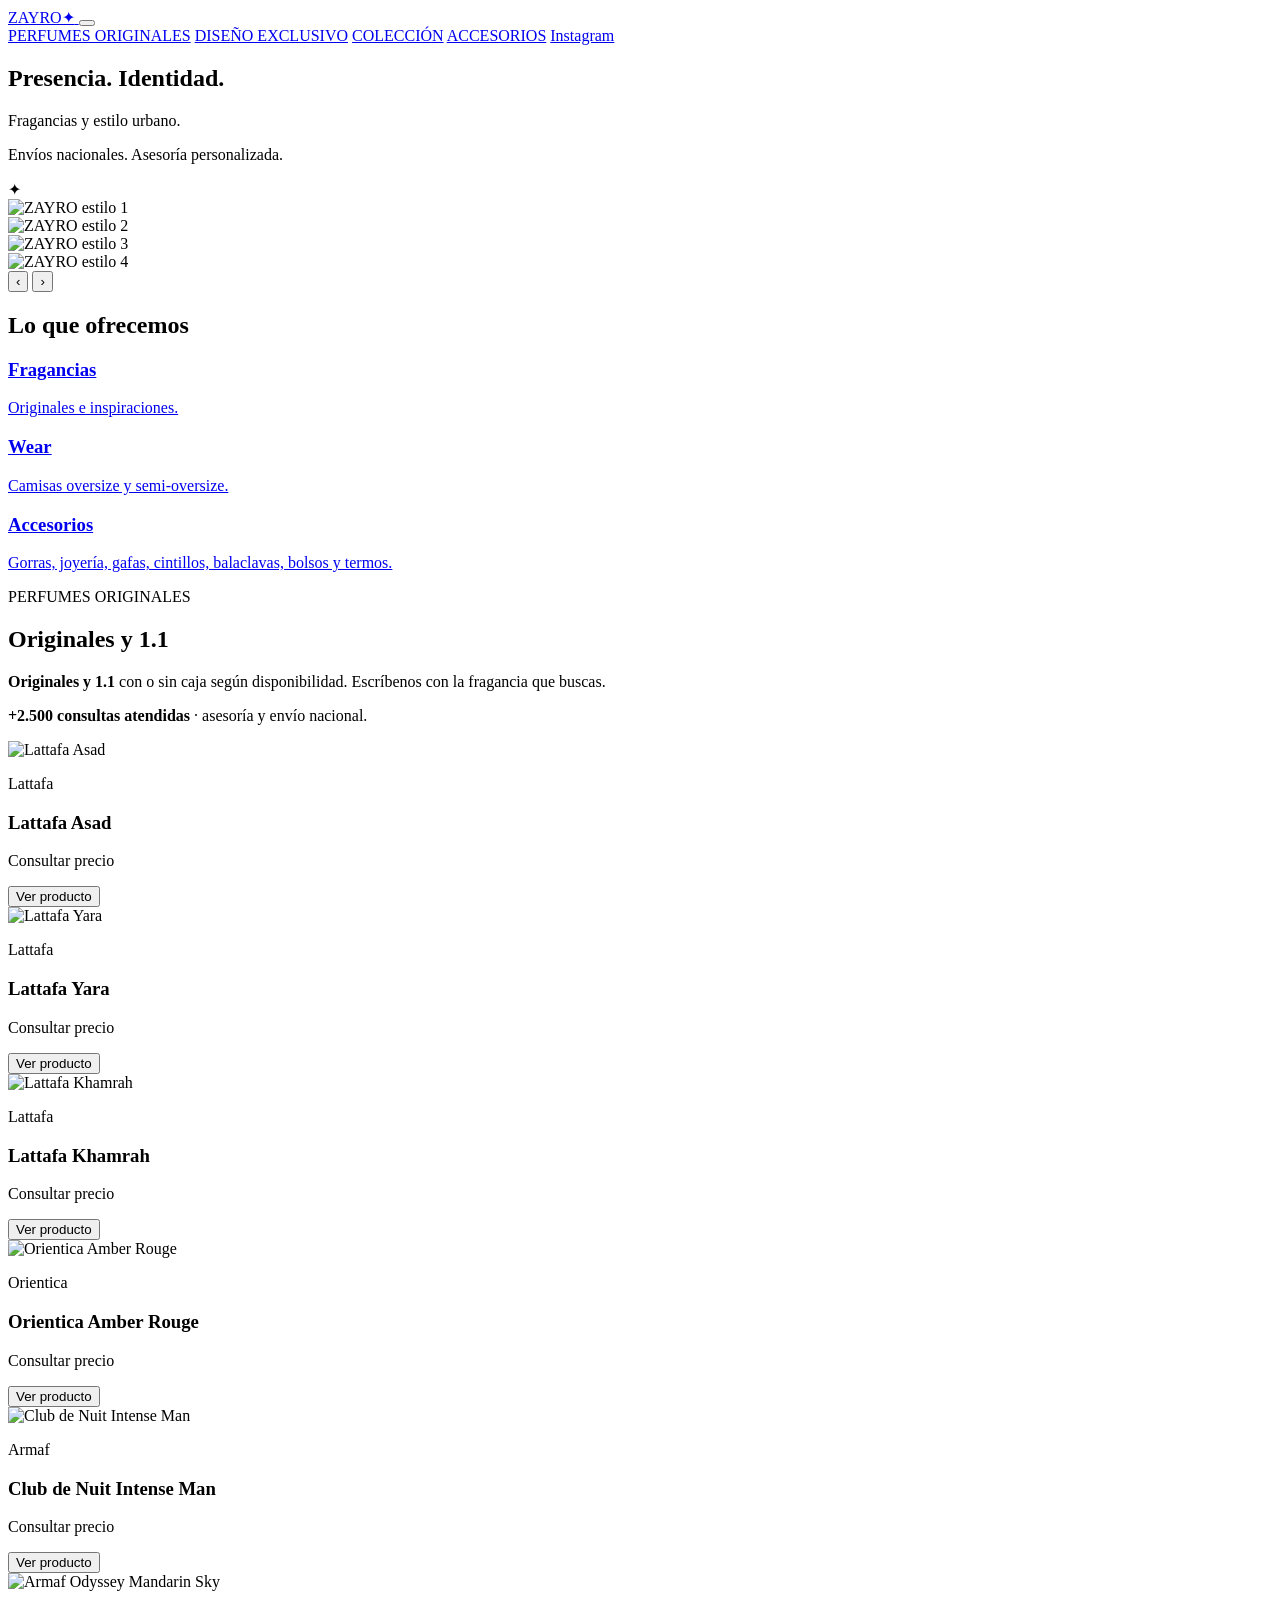
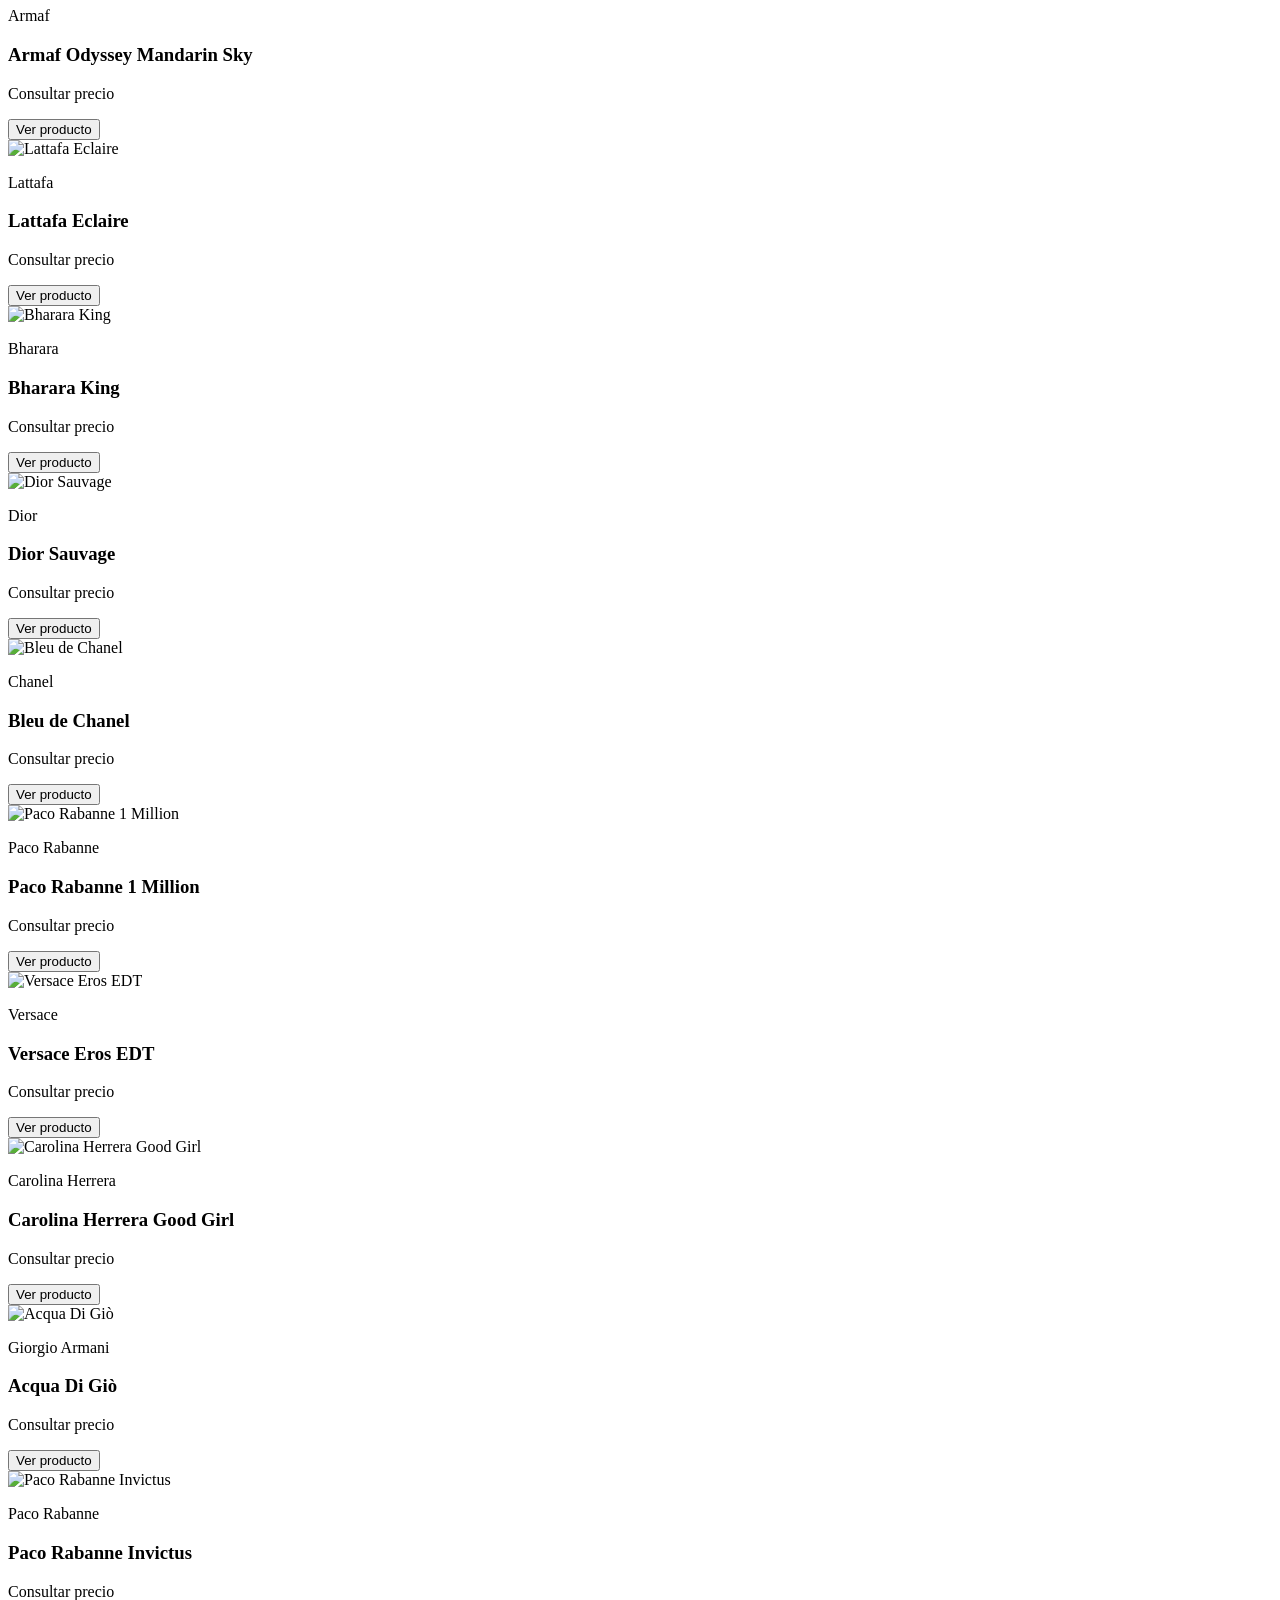
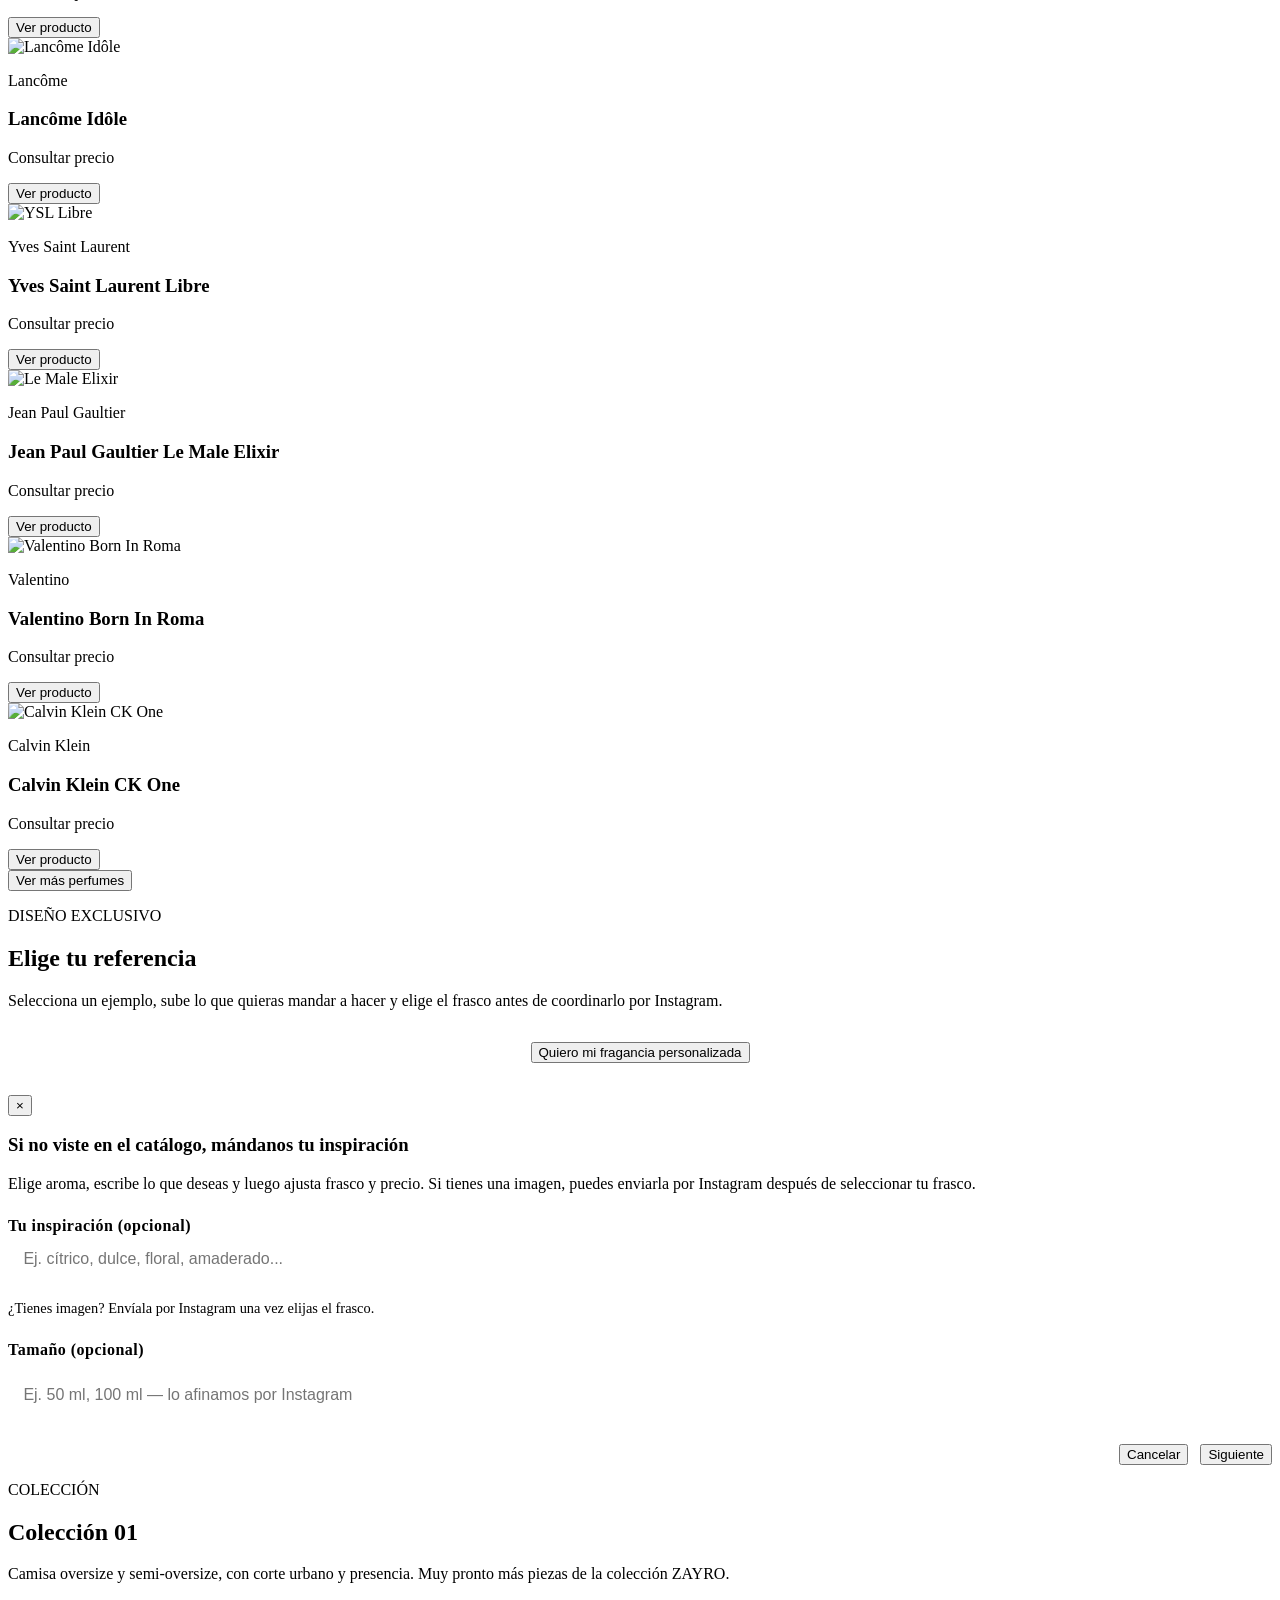
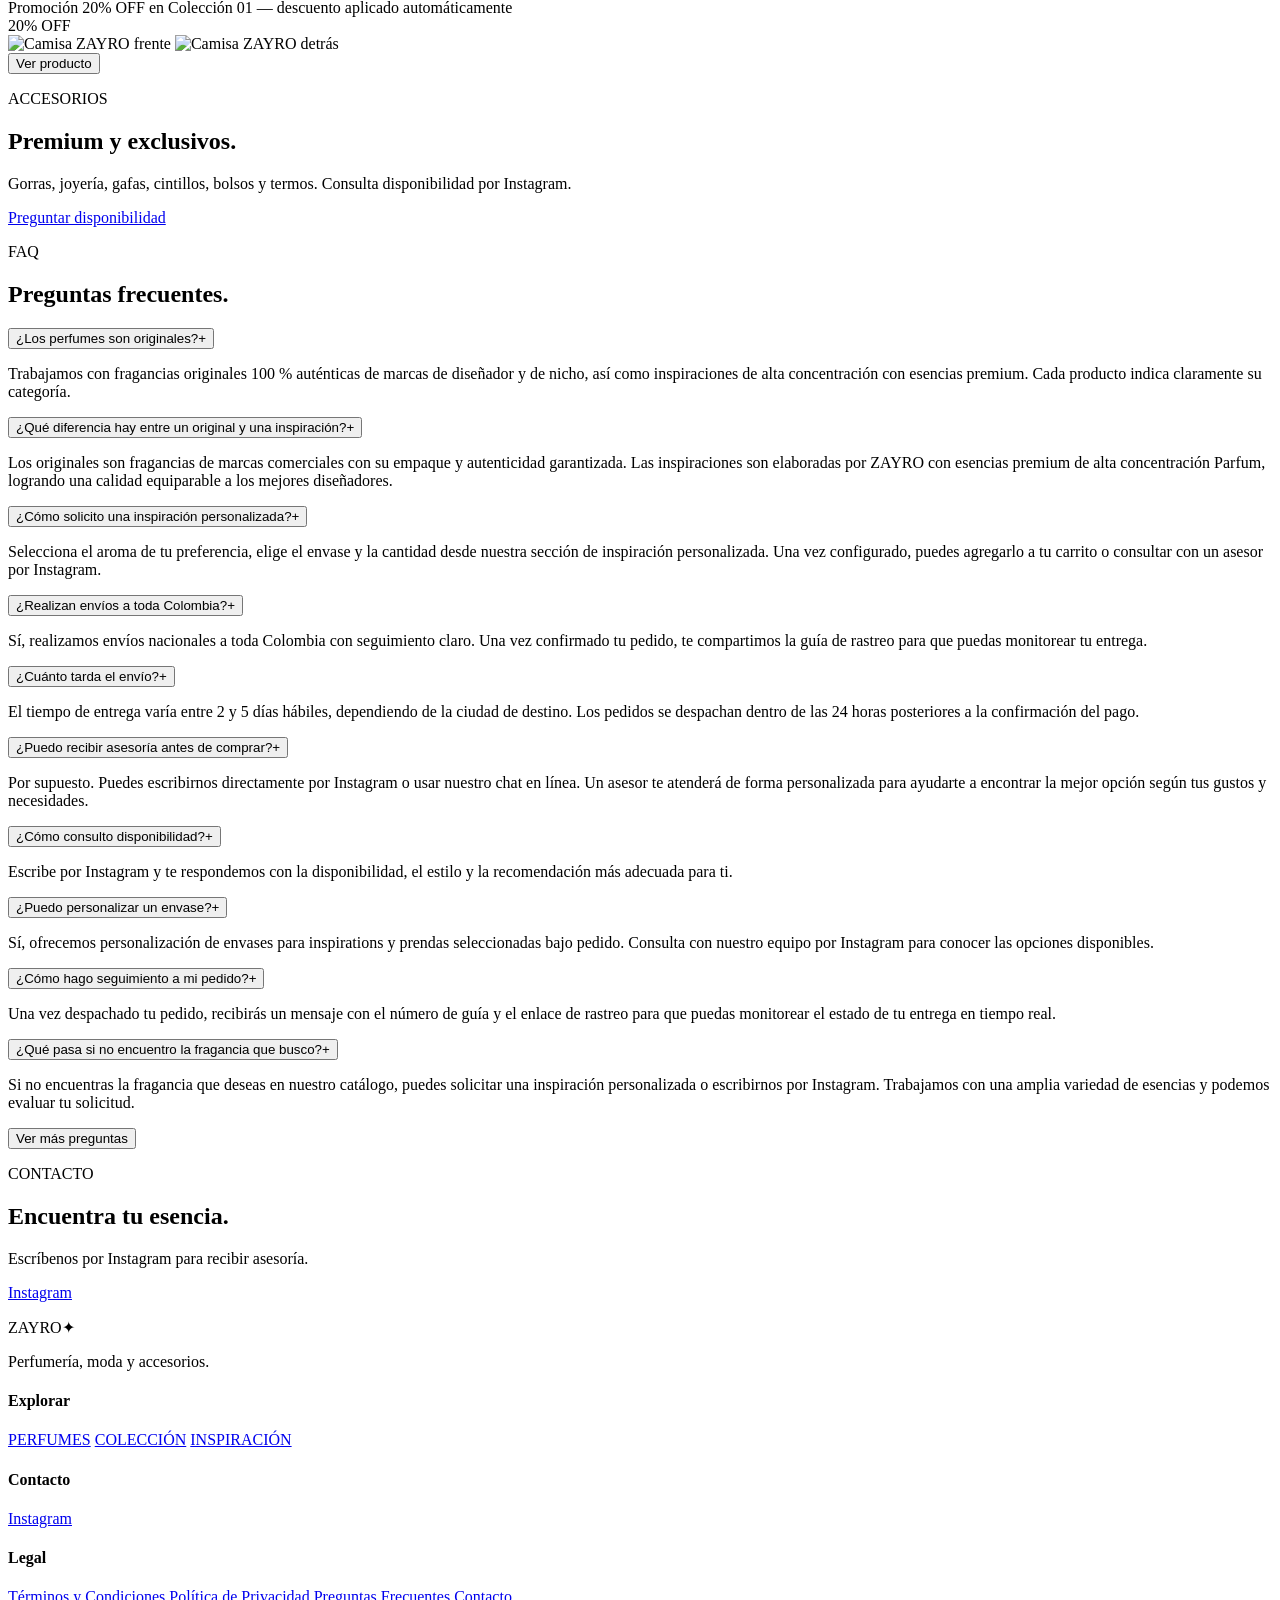
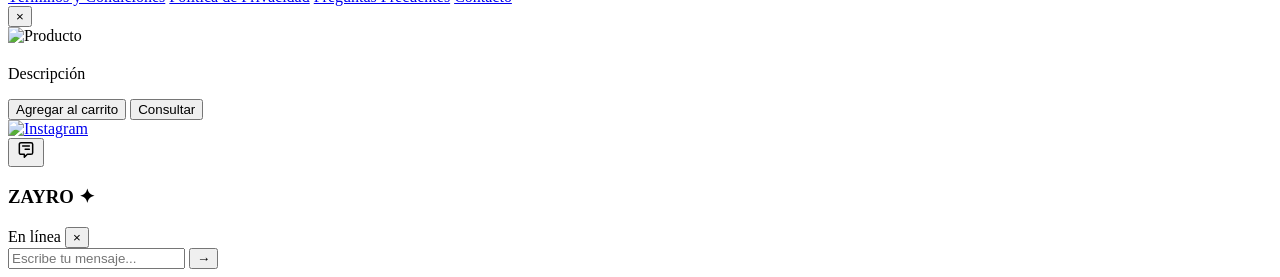
==== index.html @ f0283ce2 "Instagram-first business cleanup and repo polish" ====
<!DOCTYPE html>
<html lang="es">
  <head>
    <meta charset="UTF-8" />
    <meta name="viewport" content="width=device-width, initial-scale=1.0" />
    <meta name="description" content="ZAYRO — perfumería, moda y accesorios con una propuesta urbana, cruda y premium. Fragancias originales e inspiraciones." />
    <meta name="keywords" content="perfumes, zayro, fragancias, colombia, moda, inspiraciones" />
    <meta name="theme-color" content="#0b0b0a" />
    <title>ZAYRO✦ | Perfumes y estilo urbano</title>
    <link rel="preconnect" href="https://fonts.googleapis.com" />
    <link rel="preconnect" href="https://fonts.gstatic.com" crossorigin />
    <link href="https://fonts.googleapis.com/css2?family=Anton&family=Inter:wght@400;500;600;700;800&display=swap" rel="stylesheet" />
    <link rel="stylesheet" href="styles.css" />
  </head>
  <body>
    <header class="site-header" id="top">
      <a class="brand" href="#top" aria-label="ZAYRO inicio">
        <span>ZAYRO✦</span>
      </a>
      <button class="nav-toggle" aria-label="Abrir menú" aria-expanded="false" aria-controls="site-nav">
        <span></span>
        <span></span>
        <span></span>
      </button>
      <nav class="site-nav" id="site-nav" aria-label="Navegación principal">
        <a href="#catalogo">PERFUMES ORIGINALES</a>
        <a href="#inspiracion">DISEÑO EXCLUSIVO</a>
        <a href="#featured">COLECCIÓN</a>
        <a href="#accesorios">ACCESORIOS</a>
        <a class="nav-cta" href="https://www.instagram.com/zayro_lifestyle/" target="_blank" rel="noreferrer">Instagram</a>
      </nav>
    </header>

    <main>
      <!-- HERO -->
      <section class="hero section section--dark">
        <div class="hero__content reveal">
          <h1>Presencia. Identidad.</h1>
          <p class="hero__copy">
            Fragancias y estilo urbano.
          </p>
          <p class="hero__note reveal">Envíos nacionales. Asesoría personalizada.</p>
        </div>
        <div class="hero__visual reveal">
          <div class="hero__image-wrap">
            <div class="hero__star" aria-hidden="true">✦</div>
            <div class="hero-carousel" data-autoplay="4500" aria-roledescription="carousel">
              <div class="carousel__slides">
                <div class="carousel__slide active">
                  <img src="assets/coleccion-1/IMAGENES-INDIVIDUAL/MUJER-TOMA-1.png" alt="ZAYRO estilo 1" loading="eager" />
                </div>
                <div class="carousel__slide">
                  <img src="assets/coleccion-1/IMAGENES-INDIVIDUAL/MUJER-TOMA-2-.png" alt="ZAYRO estilo 2" loading="lazy" />
                </div>
                <div class="carousel__slide">
                  <img src="assets/coleccion-1/IMAGENES-INDIVIDUAL/TOMA-1-HOMBRE.png" alt="ZAYRO estilo 3" loading="lazy" />
                </div>
                <div class="carousel__slide">
                  <img src="assets/coleccion-1/IMAGENES-INDIVIDUAL/TOMA-2-HOMBRE.png" alt="ZAYRO estilo 4" loading="lazy" />
                </div>
              </div>
              <div class="carousel__nav">
                <button class="carousel__prev" aria-label="Anterior">‹</button>
                <button class="carousel__next" aria-label="Siguiente">›</button>
              </div>
            </div>
          </div>
        </div>
      </section>



      <!-- FRAGANCIAS -->
      <section class="section section--dark" id="essence">
        <div class="section__heading reveal">
          <h2>Lo que ofrecemos</h2>
        </div>
        <div class="category-grid">
          <a class="card card--large card--category reveal" href="#catalogo" aria-label="Ir a perfumería" style="--bg-image: url('assets/catalog-images/Lattafa Asad.png'); --hover-bg-image: url('assets/catalog-images/Lattafa Yara.png');">
            <div class="card__media"></div>
            <div class="card__content card__content--overlay">
              <h3>Fragancias</h3>
              <p>Originales e inspiraciones.</p>
            </div>
          </a>
          <a class="card card--large card--category reveal" href="#featured" aria-label="Ir a wear" style="--bg-image: url('assets/coleccion-1/IMAGENES-INDIVIDUAL/MUJER-TOMA-1.png'); --hover-bg-image: url('assets/coleccion-1/IMAGENES-INDIVIDUAL/MUJER-TOMA-2-.png');">
            <div class="card__media"></div>
            <div class="card__content card__content--overlay">
              <h3>Wear</h3>
              <p>Camisas oversize y semi-oversize.</p>
            </div>
          </a>
          <a class="card card--large card--category reveal" href="#accesorios" aria-label="Ir a accesorios" style="--bg-image: url('assets/acesorios/acesorios.png'); --hover-bg-image: url('assets/acesorios/acesorios.png');">
            <div class="card__media"></div>
            <div class="card__content card__content--overlay">
              <h3>Accesorios</h3>
              <p>Gorras, joyería, gafas, cintillos, balaclavas, bolsos y termos.</p>
            </div>
          </a>
        </div>
      </section>

      <section class="section section--light" id="catalogo">
        <div class="section__heading reveal">
          <p class="eyebrow eyebrow--dark">PERFUMES ORIGINALES</p>
          <h2>Originales y 1.1</h2>
        </div>
        <div class="catalog-note reveal">
          <strong>Originales y 1.1</strong> con o sin caja según disponibilidad. Escríbenos con la fragancia que buscas.
        </div>
        <div class="conversion-banner reveal">
          <p><strong>+2.500 consultas atendidas</strong> · asesoría y envío nacional.</p>
        </div>
        <div class="catalog-grid-wrap collapsed" id="catalog-grid-wrap">
          <div class="catalog-grid reveal">
          <article class="product-card product-card--catalog" data-product-id="lattafa-asad">
            <div class="product-card__media">
              <img src="assets/catalog-images/Lattafa Asad.png" alt="Lattafa Asad" loading="lazy" />
            </div>
            <div class="product-card__body">
              <p class="card__label">Lattafa</p>
              <h3>Lattafa Asad</h3>
              <p class="product-price">Consultar precio</p>
              <button class="button product-cta">Ver producto</button>
            </div>
          </article>
          <article class="product-card product-card--catalog" data-product-id="lattafa-yara">
            <div class="product-card__media">
              <img src="assets/catalog-images/Lattafa Yara.png" alt="Lattafa Yara" loading="lazy" />
            </div>
            <div class="product-card__body">
              <p class="card__label">Lattafa</p>
              <h3>Lattafa Yara</h3>
              <p class="product-price">Consultar precio</p>
              <button class="button product-cta">Ver producto</button>
            </div>
          </article>
          <article class="product-card product-card--catalog" data-product-id="lattafa-khamrah">
            <div class="product-card__media">
              <img src="assets/catalog-images/Lattafa Khamrah.png" alt="Lattafa Khamrah" loading="lazy" />
            </div>
            <div class="product-card__body">
              <p class="card__label">Lattafa</p>
              <h3>Lattafa Khamrah</h3>
              <p class="product-price">Consultar precio</p>
              <button class="button product-cta">Ver producto</button>
            </div>
          </article>
          <article class="product-card product-card--catalog" data-product-id="orientica-amber-rouge">
            <div class="product-card__media">
              <img src="assets/catalog-images/Orientica Amber Rouge.png" alt="Orientica Amber Rouge" loading="lazy" />
            </div>
            <div class="product-card__body">
              <p class="card__label">Orientica</p>
              <h3>Orientica Amber Rouge</h3>
              <p class="product-price">Consultar precio</p>
              <button class="button product-cta">Ver producto</button>
            </div>
          </article>
          <article class="product-card product-card--catalog" data-product-id="club-de-nuit-intense-man">
            <div class="product-card__media">
              <img src="assets/catalog-images/Club de Nuit Intense Man.png" alt="Club de Nuit Intense Man" loading="lazy" />
            </div>
            <div class="product-card__body">
              <p class="card__label">Armaf</p>
              <h3>Club de Nuit Intense Man</h3>
              <p class="product-price">Consultar precio</p>
              <button class="button product-cta">Ver producto</button>
            </div>
          </article>
        </div>
        <div class="catalog-grid reveal">
          <article class="product-card product-card--catalog" data-product-id="armaf-odyssey-mandarin-sky">
            <div class="product-card__media"><img src="assets/catalog-images/Armaf Odyssey Mandarin Sky.png" alt="Armaf Odyssey Mandarin Sky" loading="lazy" /></div>
            <div class="product-card__body"><p class="card__label">Armaf</p><h3>Armaf Odyssey Mandarin Sky</h3><p class="product-price">Consultar precio</p><button class="button product-cta">Ver producto</button></div>
          </article>
          <article class="product-card product-card--catalog" data-product-id="lattafa-eclaire">
            <div class="product-card__media"><img src="assets/catalog-images/Lattafa Eclaire.png" alt="Lattafa Eclaire" loading="lazy" /></div>
            <div class="product-card__body"><p class="card__label">Lattafa</p><h3>Lattafa Eclaire</h3><p class="product-price">Consultar precio</p><button class="button product-cta">Ver producto</button></div>
          </article>
          <article class="product-card product-card--catalog" data-product-id="bharara-king">
            <div class="product-card__media"><img src="assets/catalog-images/Bharara King.png" alt="Bharara King" loading="lazy" /></div>
            <div class="product-card__body"><p class="card__label">Bharara</p><h3>Bharara King</h3><p class="product-price">Consultar precio</p><button class="button product-cta">Ver producto</button></div>
          </article>
          <article class="product-card product-card--catalog" data-product-id="dior-sauvage">
            <div class="product-card__media"><img src="assets/catalog-images/Dior Sauvage.png" alt="Dior Sauvage" loading="lazy" /></div>
            <div class="product-card__body"><p class="card__label">Dior</p><h3>Dior Sauvage</h3><p class="product-price">Consultar precio</p><button class="button product-cta">Ver producto</button></div>
          </article>
          <article class="product-card product-card--catalog" data-product-id="bleu-de-chanel">
            <div class="product-card__media"><img src="assets/catalog-images/Bleu de Chanel.png" alt="Bleu de Chanel" loading="lazy" /></div>
            <div class="product-card__body"><p class="card__label">Chanel</p><h3>Bleu de Chanel</h3><p class="product-price">Consultar precio</p><button class="button product-cta">Ver producto</button></div>
          </article>
        </div>
        <div class="catalog-grid reveal">
          <article class="product-card product-card--catalog" data-product-id="paco-rabanne-1-million">
            <div class="product-card__media"><img src="assets/catalog-images/Paco Rabanne 1 Million.png" alt="Paco Rabanne 1 Million" loading="lazy" /></div>
            <div class="product-card__body"><p class="card__label">Paco Rabanne</p><h3>Paco Rabanne 1 Million</h3><p class="product-price">Consultar precio</p><button class="button product-cta">Ver producto</button></div>
          </article>
          <article class="product-card product-card--catalog" data-product-id="versace-eros-edt">
            <div class="product-card__media"><img src="assets/catalog-images/versace eros edt.png" alt="Versace Eros EDT" loading="lazy" /></div>
            <div class="product-card__body"><p class="card__label">Versace</p><h3>Versace Eros EDT</h3><p class="product-price">Consultar precio</p><button class="button product-cta">Ver producto</button></div>
          </article>
          <article class="product-card product-card--catalog" data-product-id="carolina-herrera-good-girl">
            <div class="product-card__media"><img src="assets/catalog-images/Carolina Herrera Good Girl.png" alt="Carolina Herrera Good Girl" loading="lazy" /></div>
            <div class="product-card__body"><p class="card__label">Carolina Herrera</p><h3>Carolina Herrera Good Girl</h3><p class="product-price">Consultar precio</p><button class="button product-cta">Ver producto</button></div>
          </article>
          <article class="product-card product-card--catalog" data-product-id="acqua-di-gio">
            <div class="product-card__media"><img src="assets/catalog-images/Acqua Di Giò.png" alt="Acqua Di Giò" loading="lazy" /></div>
            <div class="product-card__body"><p class="card__label">Giorgio Armani</p><h3>Acqua Di Giò</h3><p class="product-price">Consultar precio</p><button class="button product-cta">Ver producto</button></div>
          </article>
          <article class="product-card product-card--catalog" data-product-id="paco-rabanne-invictus">
            <div class="product-card__media"><img src="assets/catalog-images/Paco Rabanne Invictus.png" alt="Paco Rabanne Invictus" loading="lazy" /></div>
            <div class="product-card__body"><p class="card__label">Paco Rabanne</p><h3>Paco Rabanne Invictus</h3><p class="product-price">Consultar precio</p><button class="button product-cta">Ver producto</button></div>
          </article>
        </div>
        <div class="catalog-grid reveal">
          <article class="product-card product-card--catalog" data-product-id="lancome-idole">
            <div class="product-card__media"><img src="assets/catalog-images/Lancôme Idôle.png" alt="Lancôme Idôle" loading="lazy" /></div>
            <div class="product-card__body"><p class="card__label">Lancôme</p><h3>Lancôme Idôle</h3><p class="product-price">Consultar precio</p><button class="button product-cta">Ver producto</button></div>
          </article>
          <article class="product-card product-card--catalog" data-product-id="ysl-libre">
            <div class="product-card__media"><img src="assets/catalog-images/Yves Saint Laurent Libre.png" alt="YSL Libre" loading="lazy" /></div>
            <div class="product-card__body"><p class="card__label">Yves Saint Laurent</p><h3>Yves Saint Laurent Libre</h3><p class="product-price">Consultar precio</p><button class="button product-cta">Ver producto</button></div>
          </article>
          <article class="product-card product-card--catalog" data-product-id="jean-paul-gaultier-le-male-elixir">
            <div class="product-card__media"><img src="assets/catalog-images/Jean Paul Gaultier Le Male Elixir.png" alt="Le Male Elixir" loading="lazy" /></div>
            <div class="product-card__body"><p class="card__label">Jean Paul Gaultier</p><h3>Jean Paul Gaultier Le Male Elixir</h3><p class="product-price">Consultar precio</p><button class="button product-cta">Ver producto</button></div>
          </article>
          <article class="product-card product-card--catalog" data-product-id="valentino-born-in-roma">
            <div class="product-card__media"><img src="assets/catalog-images/Valentino Born In Roma.png" alt="Valentino Born In Roma" loading="lazy" /></div>
            <div class="product-card__body"><p class="card__label">Valentino</p><h3>Valentino Born In Roma</h3><p class="product-price">Consultar precio</p><button class="button product-cta">Ver producto</button></div>
          </article>
          <article class="product-card product-card--catalog" data-product-id="calvin-klein-ck-one">
            <div class="product-card__media"><img src="assets/catalog-images/Calvin Klein CK One.png" alt="Calvin Klein CK One" loading="lazy" /></div>
            <div class="product-card__body"><p class="card__label">Calvin Klein</p><h3>Calvin Klein CK One</h3><p class="product-price">Consultar precio</p><button class="button product-cta">Ver producto</button></div>
          </article>
        </div>
        <div class="catalog-actions reveal">
          <button class="button button--ghost" id="catalog-toggle-btn" type="button" aria-expanded="false" aria-controls="catalog-grid-wrap">
            <span class="catalog-toggle-label">Ver más perfumes</span>
          </button>
        </div>
      </section>

      <!-- DISEÑO EXCLUSIVO -->
      <section class="section section--light" id="inspiracion">
        <div class="section__heading reveal">
          <p class="eyebrow">DISEÑO EXCLUSIVO</p>
          <h2>Elige tu referencia</h2>
          <p>Selecciona un ejemplo, sube lo que quieras mandar a hacer y elige el frasco antes de coordinarlo por Instagram.</p>
        </div>
        <div class="inspiracion-landing-hook reveal">
          <div class="inspiracion-landing-grid" id="inspiracion-landing-grid"></div>
        </div>
        <button class="button button--primary button--large reveal" id="btn-inspiracion" style="margin: 2rem auto; display: block;">
          Quiero mi fragancia personalizada
        </button>

        <div class="modal modal--inspiracion" id="modal-inspiracion" aria-label="Configurar inspiración personalizada">
          <div class="modal-content modal-content--inspiracion">
            <button class="modal-close" id="modal-inspiracion-close" aria-label="Cerrar">&times;</button>
            <div class="inspiracion-step" id="step-detalle" data-step="1">
              <h3>Si no viste en el catálogo, mándanos tu inspiración</h3>
              <p class="step-description">Elige aroma, escribe lo que deseas y luego ajusta frasco y precio. Si tienes una imagen, puedes enviarla por Instagram después de seleccionar tu frasco.</p>
              <div class="aroma-grid" id="inspiracion-aroma-grid"></div>
              <label for="inspiracion-text" style="display: block; margin-top: 1.5rem; font-weight: 700; letter-spacing: 0.03em;">Tu inspiración (opcional)</label>
              <input list="inspiracion-presets" type="text" id="inspiracion-text" placeholder="Ej. cítrico, dulce, floral, amaderado..." style="width: 100%; padding: 0.9rem; border: 1px solid rgba(255,255,255,0.12); border-radius: 12px; background: rgba(255,255,255,0.06); color: white; font-size: 1rem;" />
              <datalist id="inspiracion-presets"></datalist>
              <p style="margin:1rem 0 0;color:var(--zayro-mist);font-size:0.9rem;">¿Tienes imagen? Envíala por Instagram una vez elijas el frasco.</p>
              <label for="inspiracion-size" style="display: block; margin-top: 1.5rem; font-weight: 700; letter-spacing: 0.03em;">Tamaño (opcional)</label>
              <input type="text" id="inspiracion-size" placeholder="Ej. 50 ml, 100 ml — lo afinamos por Instagram" style="width: 100%; padding: 0.9rem; border: 1px solid rgba(255,255,255,0.12); border-radius: 12px; background: rgba(255,255,255,0.06); color: white; font-size: 1rem; margin-top: 0.75rem;" />
              <div class="modal-actions" style="margin-top: 1.5rem; display:flex; justify-content:flex-end; gap:0.75rem;">
                <button class="button button--ghost" type="button" onclick="closeInspirationModal()">Cancelar</button>
                <button class="button button--primary" type="button" id="btn-detalle-next">Siguiente</button>
              </div>
            </div>

            <div class="inspiracion-step" id="step-frascos" data-step="2" style="display:none;">
              <h3>Elige el frasco donde almacenarla</h3>
              <div class="frasco-gallery" id="frasco-grid"></div>
              <div class="price-selector" id="frasco-price-options" style="margin-top: 1rem;"></div>
              <div class="modal-actions" style="margin-top: 1.5rem; display:flex; justify-content:space-between; gap:0.75rem;">
                <button class="button button--ghost" type="button" id="btn-back-frascos">← Volver</button>
                <button class="button button--primary" type="button" id="btn-frasco-next" disabled>Siguiente</button>
              </div>
            </div>

            <div class="inspiracion-step" id="step-confirmacion" data-step="3" style="display:none;">
              <h3>Coordínalo por Instagram</h3>
              <div class="resumen-inspiracion">
                <div class="resumen-item"><strong>Frasco</strong><span id="resumen-frasco">-</span></div>
                <div class="resumen-item"><strong>Precio</strong><span id="resumen-precio">-</span></div>
              </div>
              <div class="modal-actions" style="margin-top: 1.5rem; display:flex; justify-content:space-between; gap:0.75rem;">
                <button class="button button--ghost" type="button" id="btn-back-confirmacion">← Volver</button>
                <button class="button button--primary" type="button" id="btn-add-inspiracion-cart">Agregar al carrito</button>
              </div>
              <button class="button button--primary button--large" type="button" id="btn-send-inspiracion" style="width: 100%; margin-top: 1rem;">Enviar por Instagram</button>
            </div>
          </div>
        </div>
      </section>

      <section class="section section--dark" id="featured">
        <div class="section__heading reveal">
          <p class="eyebrow">COLECCIÓN</p>
          <h2>Colección 01</h2>
          <p class="featured-note">Camisa oversize y semi-oversize, con corte urbano y presencia. Muy pronto más piezas de la colección ZAYRO.</p>
          <div class="featured-promo">Promoción 20% OFF en Colección 01 — descuento aplicado automáticamente</div>
        </div>
        <div class="product-grid">
          <article class="product-card product-card--catalog reveal" data-product-id="zayro-camisa-coleccion">
            <div class="product-card__media">
              <div class="product-card__badge">20% OFF</div>
              <img class="product-image product-image--front" src="assets/coleccion-1/CAMISA-DE-FRENTE.png" alt="Camisa ZAYRO frente" loading="lazy" />
              <img class="product-image product-image--back" src="assets/coleccion-1/CAMISA-TOMA-TRASERA.png" alt="Camisa ZAYRO detrás" loading="lazy" />
            </div>
            <div class="product-card__body">
              <button class="button product-cta" type="button">Ver producto</button>
            </div>
          </article>
        </div>
      </section>

      <!-- ACCESORIOS -->
      <section class="section section--light" id="accesorios">
        <div class="section__heading reveal">
          <p class="eyebrow eyebrow--dark">ACCESORIOS</p>
          <h2>Premium y exclusivos.</h2>
        </div>
        <div class="accessories-hero reveal">
          <div class="accessories-images">
            <div class="accessories-image" style="background-image: url('assets/acesorios/acesorios.png');"></div>
            <div class="accessories-image" style="background-image: url('assets/acesorios/todo.png');"></div>
          </div>
          <div class="accessories-copy">
            <p>Gorras, joyería, gafas, cintillos, bolsos y termos. Consulta disponibilidad por Instagram.</p>
            <div class="accessories-actions">
              <a class="button button--primary" href="https://www.instagram.com/zayro_lifestyle/" target="_blank" rel="noreferrer">Preguntar disponibilidad</a>
            </div>
          </div>
        </div>
      </section>

      <!-- FAQ -->
      <section class="section section--light" id="faq">
        <div class="section__heading reveal">
          <p class="eyebrow eyebrow--dark">FAQ</p>
          <h2>Preguntas frecuentes.</h2>
        </div>
        <div class="faq-list collapsed">
          <article class="faq-item reveal">
            <button class="faq-question" aria-expanded="false">¿Los perfumes son originales?<span>+</span></button>
            <div class="faq-answer"><p>Trabajamos con fragancias originales 100 % auténticas de marcas de diseñador y de nicho, así como inspiraciones de alta concentración con esencias premium. Cada producto indica claramente su categoría.</p></div>
          </article>
          <article class="faq-item reveal">
            <button class="faq-question" aria-expanded="false">¿Qué diferencia hay entre un original y una inspiración?<span>+</span></button>
            <div class="faq-answer"><p>Los originales son fragancias de marcas comerciales con su empaque y autenticidad garantizada. Las inspiraciones son elaboradas por ZAYRO con esencias premium de alta concentración Parfum, logrando una calidad equiparable a los mejores diseñadores.</p></div>
          </article>
          <article class="faq-item reveal">
            <button class="faq-question" aria-expanded="false">¿Cómo solicito una inspiración personalizada?<span>+</span></button>
            <div class="faq-answer"><p>Selecciona el aroma de tu preferencia, elige el envase y la cantidad desde nuestra sección de inspiración personalizada. Una vez configurado, puedes agregarlo a tu carrito o consultar con un asesor por Instagram.</p></div>
          </article>
          <article class="faq-item reveal">
            <button class="faq-question" aria-expanded="false">¿Realizan envíos a toda Colombia?<span>+</span></button>
            <div class="faq-answer"><p>Sí, realizamos envíos nacionales a toda Colombia con seguimiento claro. Una vez confirmado tu pedido, te compartimos la guía de rastreo para que puedas monitorear tu entrega.</p></div>
          </article>
          <article class="faq-item reveal">
            <button class="faq-question" aria-expanded="false">¿Cuánto tarda el envío?<span>+</span></button>
            <div class="faq-answer"><p>El tiempo de entrega varía entre 2 y 5 días hábiles, dependiendo de la ciudad de destino. Los pedidos se despachan dentro de las 24 horas posteriores a la confirmación del pago.</p></div>
          </article>
          <article class="faq-item reveal">
            <button class="faq-question" aria-expanded="false">¿Puedo recibir asesoría antes de comprar?<span>+</span></button>
            <div class="faq-answer"><p>Por supuesto. Puedes escribirnos directamente por Instagram o usar nuestro chat en línea. Un asesor te atenderá de forma personalizada para ayudarte a encontrar la mejor opción según tus gustos y necesidades.</p></div>
          </article>
          <article class="faq-item reveal">
            <button class="faq-question" aria-expanded="false">¿Cómo consulto disponibilidad?<span>+</span></button>
            <div class="faq-answer"><p>Escribe por Instagram y te respondemos con la disponibilidad, el estilo y la recomendación más adecuada para ti.</p></div>
          </article>
          <article class="faq-item reveal">
            <button class="faq-question" aria-expanded="false">¿Puedo personalizar un envase?<span>+</span></button>
            <div class="faq-answer"><p>Sí, ofrecemos personalización de envases para inspirations y prendas seleccionadas bajo pedido. Consulta con nuestro equipo por Instagram para conocer las opciones disponibles.</p></div>
          </article>
          <article class="faq-item reveal">
            <button class="faq-question" aria-expanded="false">¿Cómo hago seguimiento a mi pedido?<span>+</span></button>
            <div class="faq-answer"><p>Una vez despachado tu pedido, recibirás un mensaje con el número de guía y el enlace de rastreo para que puedas monitorear el estado de tu entrega en tiempo real.</p></div>
          </article>
          <article class="faq-item reveal">
            <button class="faq-question" aria-expanded="false">¿Qué pasa si no encuentro la fragancia que busco?<span>+</span></button>
            <div class="faq-answer"><p>Si no encuentras la fragancia que deseas en nuestro catálogo, puedes solicitar una inspiración personalizada o escribirnos por Instagram. Trabajamos con una amplia variedad de esencias y podemos evaluar tu solicitud.</p></div>
          </article>
        </div>
        <div class="faq-actions reveal">
          <button class="button button--ghost" id="faq-toggle-btn" type="button" aria-expanded="false">
            <span class="faq-toggle-label">Ver más preguntas</span>
          </button>
        </div>
      </section>

      <!-- CTA -->
      <section class="section section--cta" id="contact">
        <div class="cta-card reveal">
          <p class="eyebrow">CONTACTO</p>
          <h2>Encuentra tu esencia.</h2>
          <p>Escríbenos por Instagram para recibir asesoría.</p>
          <div class="hero__actions">
            <a class="button button--primary" href="https://www.instagram.com/zayro_lifestyle/" target="_blank" rel="noreferrer">Instagram</a>
          </div>
        </div>
      </section>
    </main>

    <footer class="site-footer">
      <div>
        <p class="footer-brand">ZAYRO✦</p>
        <p>Perfumería, moda y accesorios.</p>
      </div>
      <div>
        <h4>Explorar</h4>
        <a href="#catalogo">PERFUMES</a>
        <a href="#featured">COLECCIÓN</a>
        <a href="#inspiracion">INSPIRACIÓN</a>
      </div>
      <div>
        <h4>Contacto</h4>
        <a href="https://www.instagram.com/zayro_lifestyle/" target="_blank" rel="noreferrer">Instagram</a>
      </div>
      <div>
        <h4>Legal</h4>
        <a href="terminos.html">Términos y Condiciones</a>
        <a href="privacidad.html">Política de Privacidad</a>
        <a href="#faq">Preguntas Frecuentes</a>
        <a href="#contact">Contacto</a>
      </div>
    </footer>

    <!-- PRODUCT DETAIL SECTION (replaces modal) -->
    <section class="product-detail-section" id="product-detail-section" aria-label="Detalle del producto">
      <div class="product-detail-container">
        <button class="product-detail-close" id="product-detail-close" aria-label="Cerrar">&times;</button>
        <div class="product-detail-layout" id="product-detail-layout">
          <!-- Image gallery -->
          <div class="detail-gallery">
            <div class="detail-gallery-main" id="detail-gallery-main">
              <img id="detail-image-main" src="" alt="Producto" />
            </div>
            <div class="detail-gallery-thumbs" id="detail-gallery-thumbs"></div>
          </div>
          <!-- Product info -->
          <div class="detail-info">
            <p class="detail-brand" id="detail-brand"></p>
            <h2 id="detail-title"></h2>
            <p class="detail-price" id="detail-price"></p>
            <p class="detail-old-price" id="detail-old-price"></p>
            <p class="detail-status" id="detail-status"></p>
            <p class="detail-hint" id="detail-hint"></p>
            <div class="detail-variant" id="detail-variant" style="display:none;"></div>
            <div class="detail-section">
              <p class="detail-section-title">Descripción</p>
              <p id="detail-why"></p>
            </div>

            <div class="detail-actions">
              <button class="button button--primary" id="detail-add-cart" style="flex:1;">Agregar al carrito</button>
              <button class="button button--ghost" id="detail-contact-wa">Consultar</button>
            </div>
          </div>
        </div>
      </div>
    </section>

    <!-- Floating buttons -->
    <a class="floating-social floating-ig" href="https://www.instagram.com/zayro_lifestyle/" target="_blank" rel="noreferrer" aria-label="Instagram">
      <img src="assets/logo-sin-fondo/instagram.png" alt="Instagram" />
    </a>

    <!-- Chat -->
    <div class="chat-widget" id="chat-widget">
      <button class="chat-toggle" id="chat-toggle" aria-label="Abrir asistente">
        <span class="chat-icon">
          <svg width="20" height="20" viewBox="0 0 24 24" fill="none" xmlns="http://www.w3.org/2000/svg">
            <path d="M4 4C4 2.89543 4.89543 2 6 2H18C19.1046 2 20 2.89543 20 4V14C20 15.1046 19.1046 16 18 16H13.586L10 19.586V16H6C4.89543 16 4 15.1046 4 14V4Z" stroke="currentColor" stroke-width="1.8" stroke-linecap="round" stroke-linejoin="round"/>
            <path d="M16 6H8M16 10H11" stroke="currentColor" stroke-width="1.8" stroke-linecap="round" stroke-linejoin="round"/>
          </svg>
        </span>
      </button>
      <div class="chat-panel" id="chat-panel">
        <div class="chat-header">
          <h3>ZAYRO ✦</h3>
          <span class="chat-status">En línea</span>
          <button class="chat-close" id="chat-close" aria-label="Cerrar chat">&times;</button>
        </div>
        <div class="chat-body" id="chat-body"></div>
        <div class="chat-input-area">
          <input type="text" class="chat-input" id="chat-input" placeholder="Escribe tu mensaje..." autocomplete="off" />
          <button class="chat-send" id="chat-send" aria-label="Enviar">→</button>
        </div>
      </div>
    </div>

    <script src="products.js"></script>
    <script src="script.js"></script>
  </body>
</html>
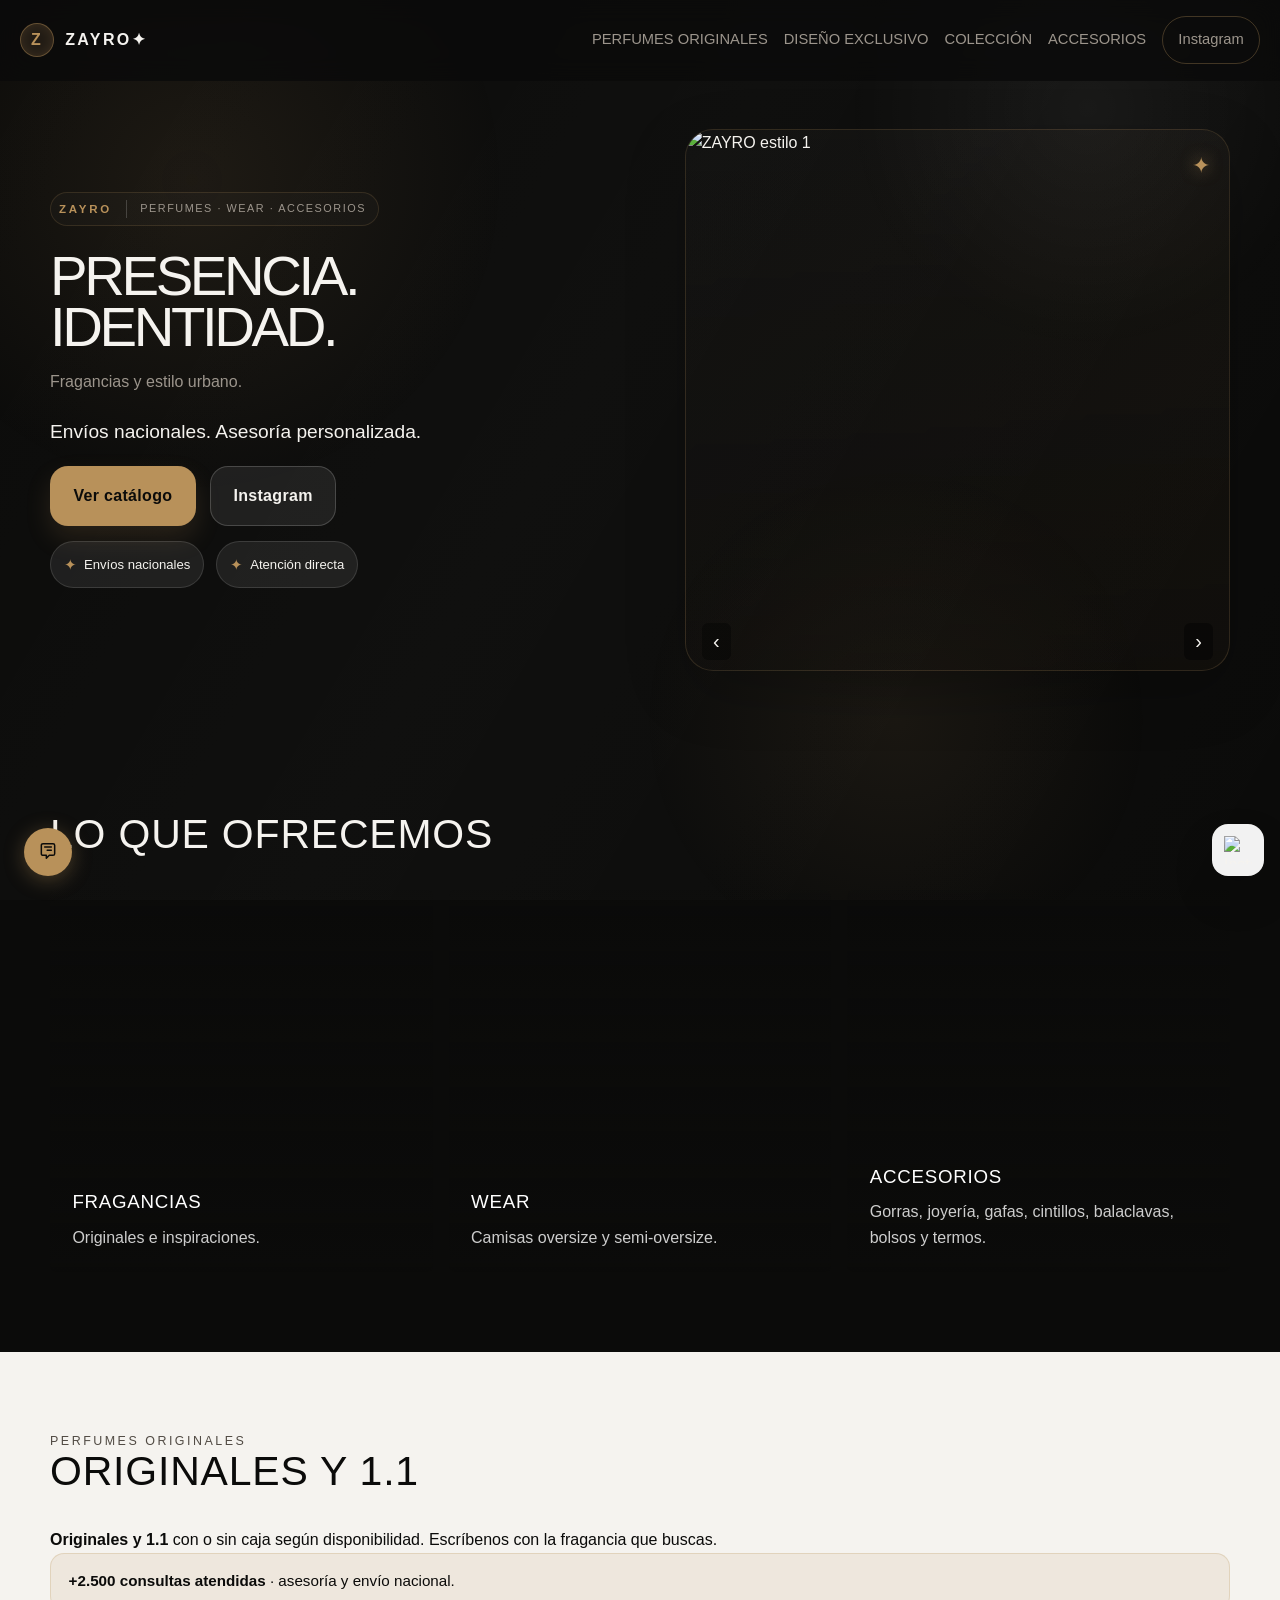
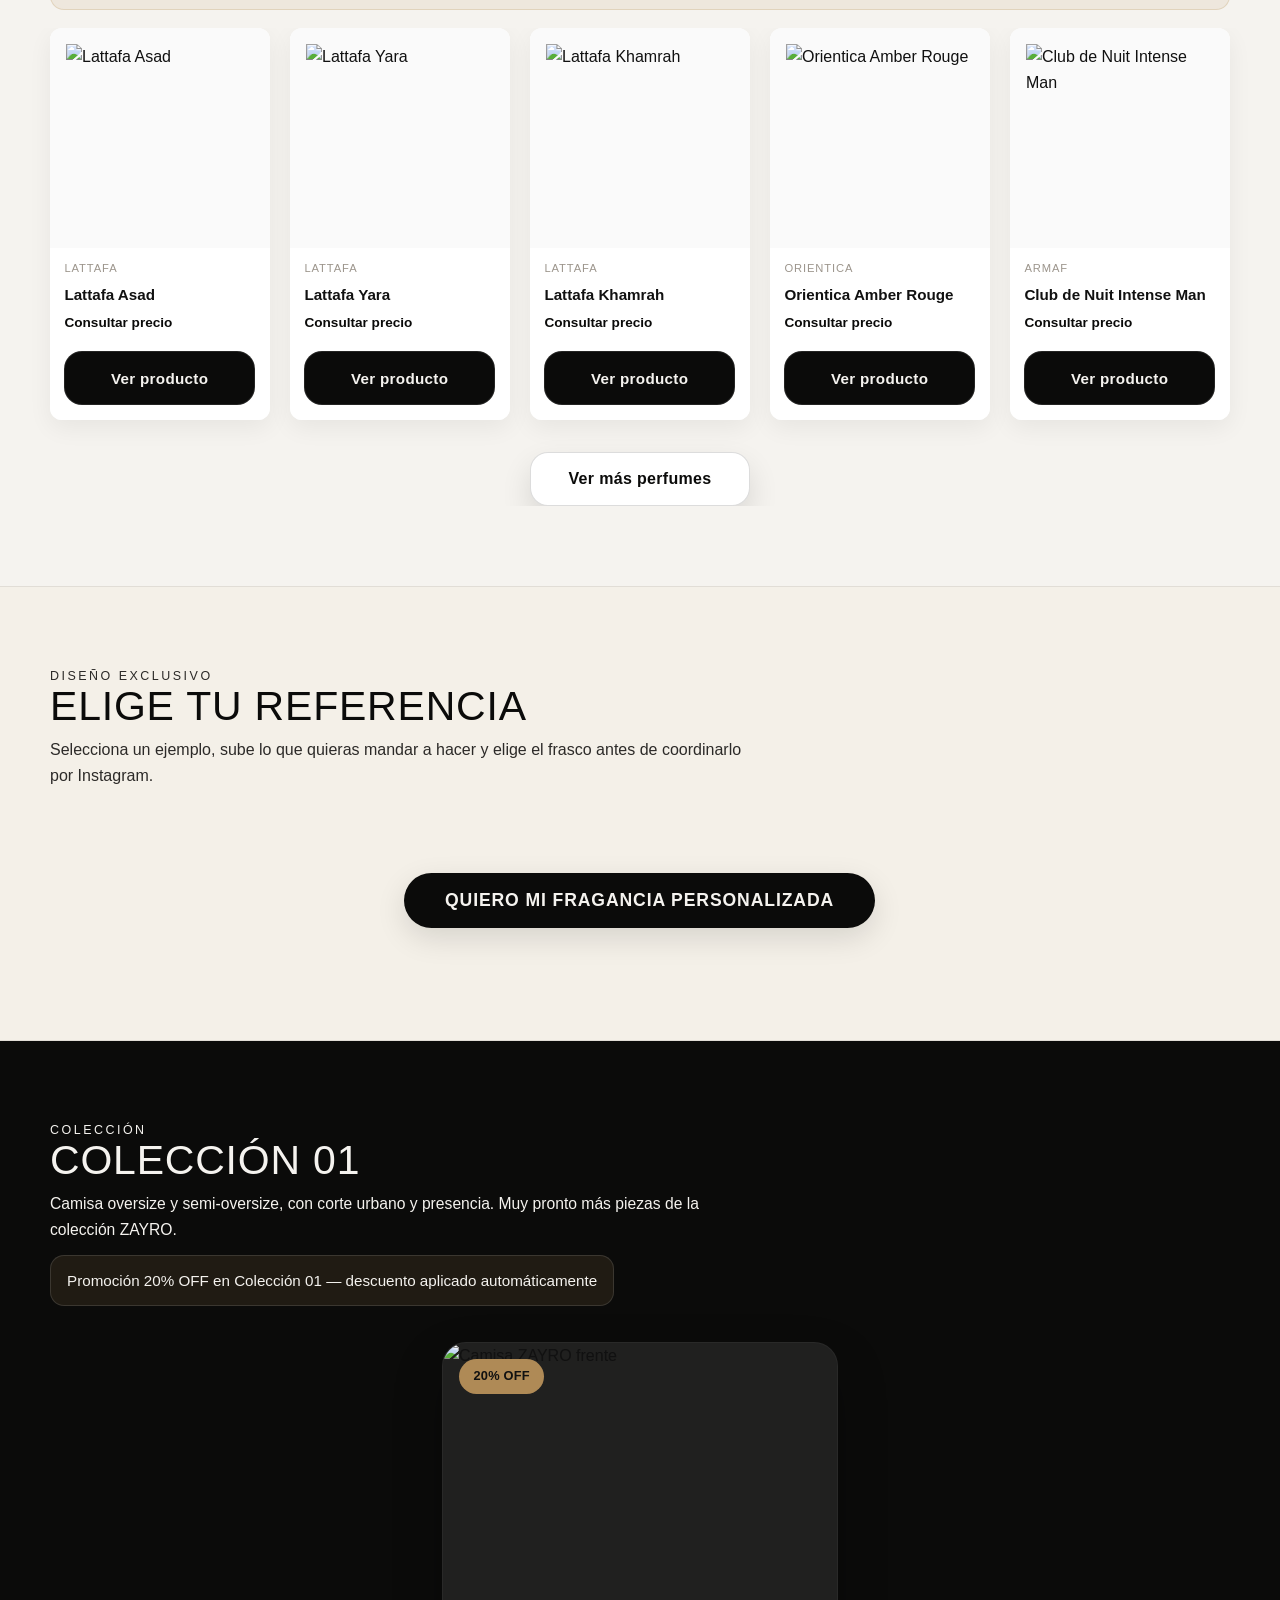
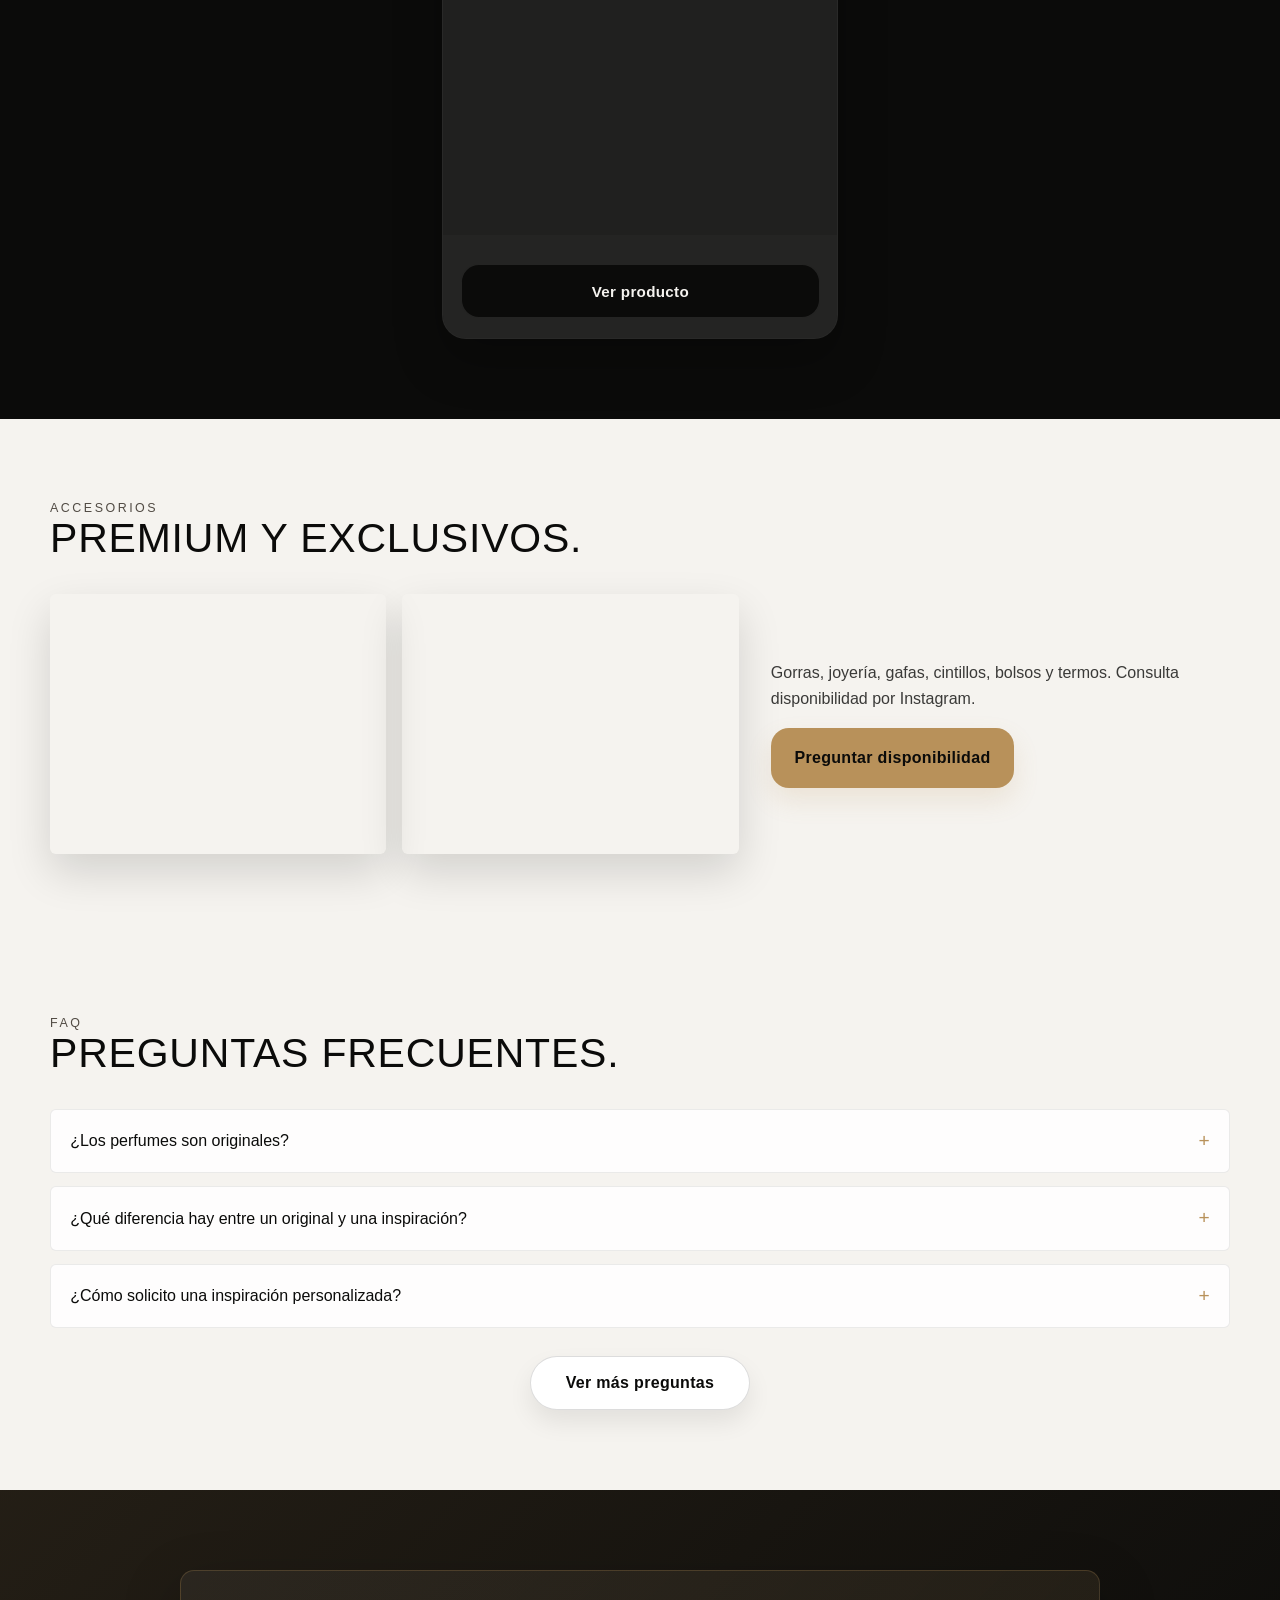
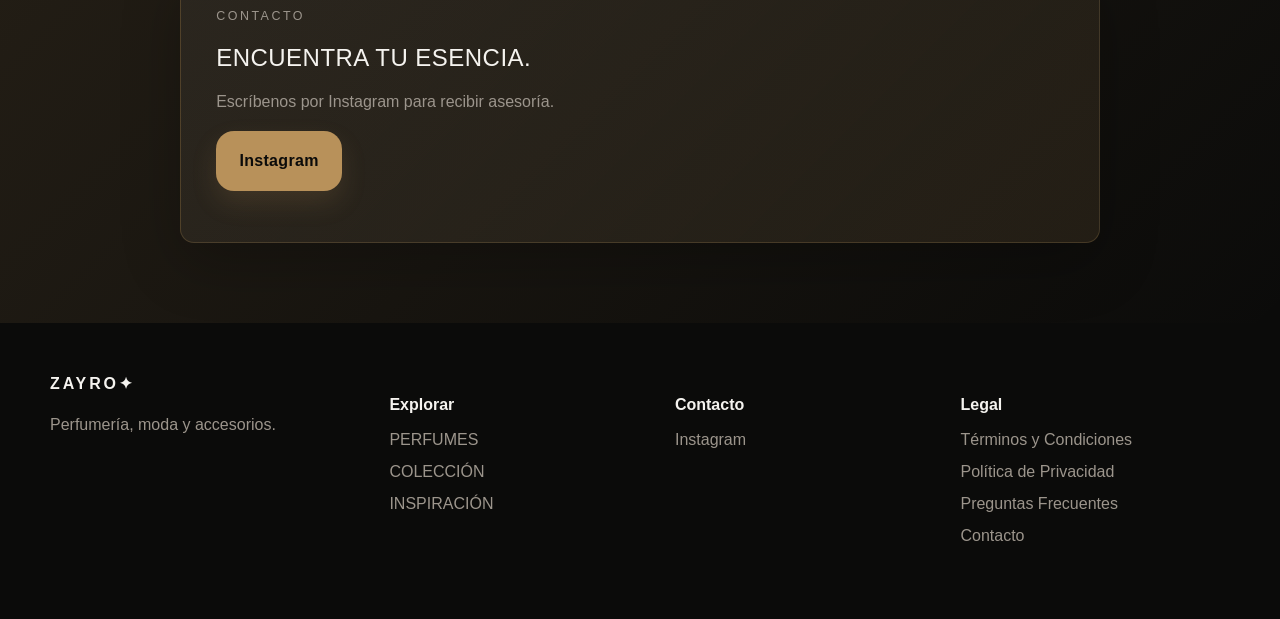
==== commit 389d1b93: "Mejora visual premium y README" ====
--- a/index.html
+++ b/index.html
@@ -35,11 +35,24 @@
       <!-- HERO -->
       <section class="hero section section--dark">
         <div class="hero__content reveal">
+          <div class="brand-lockup" aria-label="ZAYRO brand">
+            <span class="brand-chip">ZAYRO</span>
+            <span class="brand-divider" aria-hidden="true"></span>
+            <span class="brand-meta">perfumes · wear · accesorios</span>
+          </div>
           <h1>Presencia. Identidad.</h1>
           <p class="hero__copy">
             Fragancias y estilo urbano.
           </p>
           <p class="hero__note reveal">Envíos nacionales. Asesoría personalizada.</p>
+          <div class="hero__actions">
+            <a class="button button--primary" href="#catalogo">Ver catálogo</a>
+            <a class="button button--ghost" href="https://www.instagram.com/zayro_lifestyle/" target="_blank" rel="noreferrer">Instagram</a>
+          </div>
+          <div class="trust-bar" aria-label="Indicadores de la marca">
+            <span class="trust-pill"><span>✦</span> Envíos nacionales</span>
+            <span class="trust-pill"><span>✦</span> Atención directa</span>
+          </div>
         </div>
         <div class="hero__visual reveal">
           <div class="hero__image-wrap">
--- a/styles.css
+++ b/styles.css
@@ -0,0 +1,3525 @@
+:root {
+  --zayro-black: #0b0b0a;
+  --zayro-charcoal: #1a1816;
+  --zayro-bone: #f5f3ef;
+  --zayro-mist: #9c958c;
+  --zayro-accent: #b8915a;
+  --container: min(1180px, calc(100% - 2rem));
+  --radius: 6px;
+  --shadow: 0 20px 60px rgba(0, 0, 0, 0.24);
+}
+
+* { box-sizing: border-box; }
+
+html { scroll-behavior: smooth; }
+
+body {
+  margin: 0;
+  font-family: 'Inter', sans-serif;
+  color: var(--zayro-bone);
+  background: var(--zayro-black);
+  line-height: 1.6;
+  -webkit-font-smoothing: antialiased;
+  overflow-x: hidden;
+  position: relative;
+}
+
+body::before,
+body::after {
+  content: '';
+  position: fixed;
+  inset: 0;
+  pointer-events: none;
+  z-index: 0;
+}
+
+body::before {
+  background-image:
+    radial-gradient(circle at 15% 20%, rgba(184, 145, 90, 0.10), transparent 24%),
+    radial-gradient(circle at 85% 12%, rgba(255,255,255,0.05), transparent 18%),
+    radial-gradient(circle at 70% 80%, rgba(184, 145, 90, 0.08), transparent 22%);
+  animation: driftGlow 12s ease-in-out infinite alternate;
+}
+
+body::after {
+  background: linear-gradient(120deg, transparent 0%, rgba(255,255,255,0.02) 45%, transparent 100%);
+  mix-blend-mode: screen;
+  animation: sweepLight 10s linear infinite;
+}
+
+img {
+  display: block;
+  width: 100%;
+  height: auto;
+}
+
+@keyframes driftGlow {
+  0% { transform: translate3d(0, 0, 0) scale(1); }
+  100% { transform: translate3d(-2%, 2%, 0) scale(1.04); }
+}
+
+@keyframes sweepLight {
+  0% { transform: translateX(-30%); }
+  100% { transform: translateX(30%); }
+}
+
+a { color: inherit; text-decoration: none; }
+
+button, a {
+  transition: transform 180ms ease, background-color 180ms ease, color 180ms ease, border-color 180ms ease;
+}
+
+button:focus-visible,
+a:focus-visible {
+  outline: 2px solid var(--zayro-accent);
+  outline-offset: 4px;
+}
+
+.section { padding: 5rem 0; }
+
+.section--dark { background: var(--zayro-black); }
+
+.section--light {
+  background: var(--zayro-bone);
+  color: var(--zayro-black);
+}
+
+.section--light .section__heading h2,
+.section--light .section__heading p,
+.section--light h3,
+.section--light h4,
+.section--light p,
+.section--light a,
+.section--light .button--ghost {
+  color: var(--zayro-black);
+}
+
+.section--light .button--primary {
+  color: var(--zayro-black);
+}
+
+.section--light .inspiracion-landing-card,
+.section--light .inspiracion-landing-card .card-info span,
+.section--light .inspiracion-landing-card .card-info small {
+  color: var(--zayro-black);
+}
+
+.section--light .inspiracion-landing-card,
+.section--light .inspiracion-landing-card .card-info span,
+.section--light .inspiracion-landing-card .card-info small {
+  color: var(--zayro-black);
+}
+
+.section--cta {
+  background: linear-gradient(135deg, rgba(184, 145, 90, 0.14), rgba(0, 0, 0, 0));
+}
+
+.section__heading {
+  width: var(--container);
+  margin: 0 auto 2.25rem;
+}
+
+.section__text {
+  width: var(--container);
+  margin: 0 auto 2rem;
+}
+
+.inspiracion-landing-hook {
+  width: var(--container);
+  margin: 0 auto;
+  padding: 1rem 0 0;
+}
+
+.inspiracion-landing-grid {
+  display: grid;
+  grid-template-columns: repeat(4, 1fr);
+  gap: 1.25rem;
+}
+
+.inspiracion-landing-card {
+  display: flex;
+  flex-direction: column;
+  border: 1px solid rgba(184, 145, 90, 0.18);
+  border-radius: 20px;
+  background: rgba(255, 255, 255, 0.04);
+  color: var(--zayro-bone);
+  cursor: pointer;
+  overflow: hidden;
+  transition: transform 300ms ease, border-color 300ms ease, box-shadow 300ms ease;
+}
+
+.inspiracion-landing-card:hover,
+.inspiracion-landing-card:focus-visible {
+  transform: translateY(-3px);
+  border-color: var(--zayro-accent);
+  box-shadow: 0 8px 32px rgba(184, 145, 90, 0.15);
+}
+
+.inspiracion-landing-card.selected {
+  border-color: var(--zayro-accent);
+  box-shadow: 0 0 0 2px var(--zayro-accent), 0 8px 32px rgba(184, 145, 90, 0.2);
+  transform: translateY(-2px);
+}
+
+.inspiracion-landing-card .card-image {
+  position: relative;
+  width: 100%;
+  padding-bottom: 100%;
+  background: rgba(255, 255, 255, 0.04);
+  overflow: hidden;
+}
+
+.inspiracion-landing-card .card-image img {
+  position: absolute;
+  inset: 0;
+  width: 100%;
+  height: 100%;
+  object-fit: contain;
+  padding: 1.25rem;
+  transition: transform 400ms ease;
+}
+
+.inspiracion-landing-card:hover .card-image img {
+  transform: scale(1.06);
+}
+
+.inspiracion-landing-card.selected .card-image img {
+  transform: scale(1.04);
+}
+
+.inspiracion-landing-card.multi-image .card-image {
+  position: relative;
+  display: grid;
+  grid-template-columns: repeat(2, minmax(0, 1fr));
+  gap: 0.75rem;
+  padding: 1rem;
+  min-height: 260px;
+  padding-bottom: 0;
+}
+
+.inspiracion-landing-card.multi-image .card-image img {
+  position: relative;
+  inset: auto;
+  width: 100%;
+  height: auto;
+  object-fit: contain;
+  padding: 0;
+}
+
+.inspiracion-landing-card.multi-image:hover .card-image img {
+  transform: scale(1.03);
+}
+
+@media (max-width: 640px) {
+  .inspiracion-landing-card.multi-image .card-image {
+    grid-template-columns: 1fr;
+  }
+}
+
+.inspiracion-landing-card .card-info {
+  padding: 0.75rem 1rem 1rem;
+  text-align: center;
+}
+
+.inspiracion-landing-card .card-info span {
+  display: block;
+  font-weight: 700;
+  font-size: 0.95rem;
+  line-height: 1.3;
+  font-family: 'Anton', sans-serif;
+  text-transform: uppercase;
+  letter-spacing: 0.04em;
+}
+
+.inspiracion-landing-card .card-info small {
+  display: block;
+  margin-top: 0.2rem;
+  color: var(--zayro-mist);
+  font-size: 0.82rem;
+}
+
+/* Selection animation */
+.inspiracion-landing-card.selected {
+  animation: cardSelect 400ms ease forwards;
+}
+
+@keyframes cardSelect {
+  0% { transform: scale(1); }
+  50% { transform: scale(0.97); }
+  100% { transform: translateY(-2px) scale(1); }
+}
+
+/* Tablet: 2 columns */
+@media (max-width: 900px) {
+  .inspiracion-landing-grid {
+    grid-template-columns: repeat(2, minmax(0, 1fr));
+    gap: 1rem;
+  }
+}
+
+/* Mobile: single column layout */
+@media (max-width: 640px) {
+  .inspiracion-landing-grid {
+    grid-template-columns: 1fr;
+    gap: 1rem;
+  }
+
+  .inspiracion-landing-card {
+    min-width: auto;
+  }
+}
+
+.section__heading h2,
+.hero h1,
+.cta-card h2 {
+  font-family: 'Anton', sans-serif;
+  text-transform: uppercase;
+  font-weight: 400;
+  letter-spacing: 0.02em;
+  line-height: 0.95;
+}
+
+.section__heading h2 {
+  font-size: clamp(2rem, 3.2vw, 2.8rem);
+  margin: 0 0 0.75rem;
+}
+
+.section__heading p {
+  margin: 0;
+  color: var(--zayro-mist);
+  max-width: 700px;
+}
+
+
+.section--light .section__heading p,
+.section--light .faq-answer p {
+  color: #514b44;
+}
+
+.eyebrow {
+  margin: 0 0 1rem;
+  font-size: 0.78rem;
+  letter-spacing: 0.2em;
+  text-transform: uppercase;
+  color: var(--zayro-accent);
+}
+
+.eyebrow--dark { color: #6d604a; }
+
+/* ===== HEADER ===== */
+.site-header {
+  position: sticky;
+  top: 0;
+  z-index: 30;
+  display: flex;
+  align-items: center;
+  justify-content: space-between;
+  padding: 1rem 1.25rem;
+  background: rgba(11, 11, 10, 0.8);
+  backdrop-filter: blur(12px);
+  border-bottom: 1px solid transparent;
+  transition: background 250ms ease, border-color 250ms ease, box-shadow 250ms ease;
+}
+
+.site-header.scrolled {
+  background: rgba(11, 11, 10, 0.92);
+  border-bottom: 1px solid rgba(255, 255, 255, 0.06);
+  box-shadow: 0 4px 24px rgba(0, 0, 0, 0.3);
+}
+
+.brand {
+  display: inline-flex;
+  align-items: center;
+  gap: 0.7rem;
+  font-weight: 700;
+  letter-spacing: 0.15em;
+  text-transform: uppercase;
+}
+
+.brand::before {
+  content: 'Z';
+  display: inline-flex;
+  align-items: center;
+  justify-content: center;
+  width: 2rem;
+  height: 2rem;
+  border-radius: 50%;
+  background: rgba(184, 145, 90, 0.14);
+  border: 1px solid rgba(184, 145, 90, 0.45);
+  color: var(--zayro-accent);
+  font-size: 1rem;
+  font-weight: 800;
+  box-shadow: inset 0 0 12px rgba(184, 145, 90, 0.16);
+}
+
+.site-nav {
+  display: flex;
+  align-items: center;
+  gap: 1rem;
+  font-size: 0.92rem;
+}
+
+.site-nav a { color: var(--zayro-mist); }
+.site-nav a:hover { color: var(--zayro-bone); }
+
+.nav-cta {
+  padding: 0.7rem 0.95rem;
+  border: 1px solid rgba(184, 145, 90, 0.32);
+  border-radius: 999px;
+}
+
+.nav-toggle { display: none; background: transparent; border: 0; padding: 0.2rem; }
+
+.nav-toggle span {
+  display: block;
+  width: 1.35rem;
+  height: 2px;
+  background: var(--zayro-bone);
+  margin: 0.24rem 0;
+}
+
+/* ===== HERO ===== */
+.hero {
+  display: grid;
+  grid-template-columns: 1.05fr 0.95fr;
+  gap: 2rem;
+  align-items: center;
+  width: var(--container);
+  margin: 0 auto;
+  padding-top: 3rem;
+  padding-bottom: 4rem;
+}
+
+.hero__content {
+  position: relative;
+  z-index: 1;
+}
+
+.brand-lockup {
+  display: inline-flex;
+  align-items: center;
+  gap: 0.85rem;
+  margin-bottom: 1.5rem;
+  padding: 0.4rem 0.75rem 0.4rem 0.5rem;
+  border: 1px solid rgba(184, 145, 90, 0.18);
+  border-radius: 999px;
+  background: rgba(255, 255, 255, 0.02);
+}
+
+.brand-chip {
+  font-size: 0.72rem;
+  font-weight: 800;
+  letter-spacing: 0.24em;
+  text-transform: uppercase;
+  color: var(--zayro-accent);
+}
+
+.brand-divider {
+  width: 1px;
+  height: 1.1rem;
+  background: rgba(255, 255, 255, 0.18);
+}
+
+.brand-meta {
+  font-size: 0.68rem;
+  letter-spacing: 0.14em;
+  text-transform: uppercase;
+  color: var(--zayro-mist);
+}
+
+.hero h1 {
+  font-size: clamp(2.7rem, 4.4vw, 4.3rem);
+  margin: 0 0 0.9rem;
+  max-width: 10ch;
+  line-height: 0.92;
+  letter-spacing: -0.06em;
+}
+
+.hero__copy {
+  max-width: 560px;
+  font-size: 1rem;
+  color: var(--zayro-mist);
+  margin-bottom: 1.4rem;
+}
+
+.hero__note {
+  margin: 0 0 1.1rem;
+  color: var(--zayro-bone);
+  font-size: 1.2rem;
+  max-width: 560px;
+}
+
+.hero__actions {
+  display: flex;
+  flex-wrap: wrap;
+  gap: 0.9rem;
+  margin-bottom: 1.2rem;
+}
+
+.trust-bar {
+  display: flex;
+  flex-wrap: wrap;
+  gap: 0.7rem;
+}
+
+.trust-pill {
+  display: inline-flex;
+  align-items: center;
+  gap: 0.5rem;
+  padding: 0.6rem 0.9rem;
+  background: rgba(255, 255, 255, 0.04);
+  border: 1px solid rgba(255, 255, 255, 0.08);
+  border-radius: 999px;
+  color: var(--zayro-bone);
+  font-size: 0.82rem;
+}
+
+.trust-pill span {
+  color: var(--zayro-accent);
+}
+
+.hero__actions {
+  display: flex;
+  flex-wrap: wrap;
+  gap: 0.9rem;
+  margin-bottom: 1rem;
+}
+
+.trust-bar {
+  display: flex;
+  flex-wrap: wrap;
+  gap: 0.75rem;
+  margin-bottom: 1.2rem;
+}
+
+.trust-pill {
+  display: inline-flex;
+  align-items: center;
+  gap: 0.45rem;
+  padding: 0.65rem 0.8rem;
+  border-radius: 999px;
+  background: rgba(255, 255, 255, 0.08);
+  border: 1px solid rgba(255, 255, 255, 0.12);
+  color: var(--zayro-bone);
+  font-size: 0.82rem;
+}
+
+.trust-pill span {
+  font-size: 0.95rem;
+}
+
+.button {
+  display: inline-flex;
+  align-items: center;
+  justify-content: center;
+  padding: 1rem 1.4rem;
+  min-height: 54px;
+  border-radius: 18px;
+  font-weight: 700;
+  border: 1px solid transparent;
+  cursor: pointer;
+  font-family: 'Inter', sans-serif;
+  font-size: 1rem;
+  letter-spacing: 0.02em;
+  transition: transform 160ms ease, background 160ms ease, color 160ms ease, box-shadow 160ms ease, border-color 160ms ease;
+  will-change: transform, background, box-shadow;
+}
+
+.button:active { transform: scale(0.98); }
+
+.button:focus-visible {
+  outline: 3px solid rgba(255, 255, 255, 0.45);
+  outline-offset: 3px;
+}
+
+.button--primary {
+  background: var(--zayro-accent);
+  color: var(--zayro-black);
+  border-color: transparent;
+  box-shadow: 0 12px 26px rgba(184, 145, 90, 0.16);
+}
+
+.button--primary:hover {
+  background: #fff9df;
+}
+
+.button--ghost {
+  border-color: rgba(255, 255, 255, 0.18);
+  background: rgba(255, 255, 255, 0.08);
+  color: var(--zayro-bone);
+}
+
+.button--ghost:hover {
+  background: rgba(255, 255, 255, 0.14);
+}
+
+.hero__image-wrap {
+  position: relative;
+  min-height: 540px;
+  border-radius: 28px;
+  overflow: hidden;
+  box-shadow: var(--shadow);
+  background: linear-gradient(135deg, rgba(255,255,255,0.02), rgba(184,145,90,0.08));
+  border: 1px solid rgba(184, 145, 90, 0.16);
+}
+
+.hero__image-wrap::before {
+  content: '';
+  position: absolute;
+  inset: 0;
+  background: linear-gradient(180deg, rgba(0, 0, 0, 0.08), rgba(0, 0, 0, 0.36));
+  z-index: 1;
+}
+
+.hero__star {
+  position: absolute;
+  right: 1.2rem;
+  top: 1rem;
+  z-index: 3;
+  color: var(--zayro-accent);
+  font-size: 1.5rem;
+  filter: drop-shadow(0 0 8px rgba(184, 145, 90, 0.7));
+}
+
+.hero-carousel,
+.carousel__slides,
+.carousel__slide { position: relative; z-index: 2; }
+
+.hero__image-wrap img {
+  width: 100%;
+  height: 100%;
+  object-fit: cover;
+}
+
+.hero-carousel {
+  position: relative;
+  width: 100%;
+  min-height: inherit;
+  height: auto;
+  overflow: hidden;
+  touch-action: pan-y;
+}
+
+.carousel__slides {
+  position: relative;
+  width: 100%;
+  min-height: inherit;
+  height: 100%;
+}
+
+.carousel__slide {
+  position: absolute;
+  inset: 0;
+  width: 100%;
+  height: 100%;
+  opacity: 0;
+  transition: opacity 420ms ease-in-out, transform 420ms ease-in-out;
+  display: flex;
+  align-items: center;
+  justify-content: center;
+}
+
+.carousel__slide.active {
+  opacity: 1;
+  transform: translateZ(0);
+  z-index: 2;
+}
+
+.carousel__slide img {
+  width: 100%;
+  height: 100%;
+  object-fit: cover;
+  display: block;
+}
+
+.carousel__nav {
+  position: absolute;
+  inset: auto 0 10px 0;
+  display: flex;
+  justify-content: space-between;
+  padding: 0 1rem;
+  pointer-events: none;
+}
+
+.carousel__nav button {
+  pointer-events: auto;
+  background: rgba(0,0,0,0.45);
+  color: var(--zayro-bone);
+  border: 0;
+  padding: 0.45rem 0.7rem;
+  border-radius: 6px;
+  font-size: 1.25rem;
+  cursor: pointer;
+}
+
+.hero__star {
+  position: absolute;
+  top: 1.2rem;
+  right: 1.2rem;
+  z-index: 3;
+  font-size: 1.35rem;
+  color: var(--zayro-accent);
+  animation: starPulse 4s ease-in-out infinite;
+}
+
+@keyframes starPulse {
+  0%, 100% { transform: rotate(0deg) scale(1); }
+  50% { transform: rotate(18deg) scale(1.08); }
+}
+
+/* ===== CATEGORY GRID ===== */
+.category-grid {
+  width: var(--container);
+  margin: 0 auto;
+  display: grid;
+  grid-template-columns: repeat(3, minmax(0, 1fr));
+  gap: 1rem;
+}
+
+.card {
+  border-radius: var(--radius);
+  overflow: hidden;
+  transition: transform 300ms ease, box-shadow 300ms ease;
+  background: transparent;
+  border: none;
+}
+
+.card--category {
+  display: block;
+  position: relative;
+  min-height: 320px;
+  color: inherit;
+  text-decoration: none;
+}
+
+.card--category:hover,
+.card--category:focus-visible {
+  transform: translateY(-4px);
+}
+
+.card__media {
+  width: 100%;
+  aspect-ratio: 1 / 1;
+  background-image: var(--bg-image, none);
+  background-size: cover;
+  background-position: center;
+  position: relative;
+  transition: background-image 280ms ease;
+}
+
+.card--category:hover .card__media,
+.card--category:focus-visible .card__media,
+.card--category.touch-active .card__media {
+  background-image: var(--hover-bg-image, var(--bg-image));
+}
+
+.card__media--placeholder {
+  background: linear-gradient(180deg, rgba(255,255,255,0.06), rgba(184, 145, 90, 0.18));
+}
+
+.card__content {
+  padding: 1.4rem;
+}
+
+.accessories-hero {
+  width: var(--container);
+  margin: 0 auto;
+  display: grid;
+  grid-template-columns: 1.2fr 0.8fr;
+  gap: 2rem;
+  align-items: center;
+}
+
+.accessories-images {
+  display: grid;
+  grid-template-columns: 1fr 1fr;
+  gap: 1rem;
+}
+
+.accessories-image {
+  min-height: 260px;
+  border-radius: var(--radius);
+  background-size: cover;
+  background-position: center;
+  background-repeat: no-repeat;
+  box-shadow: 0 18px 44px rgba(0, 0, 0, 0.14);
+}
+
+.accessories-copy {
+  display: flex;
+  flex-direction: column;
+  gap: 1rem;
+}
+
+.accessory-badge {
+  display: inline-flex;
+  align-items: center;
+  justify-content: center;
+  padding: 0.65rem 1rem;
+  border-radius: 999px;
+  background: rgba(11, 11, 10, 0.95);
+  color: #fff;
+  font-size: 0.85rem;
+  letter-spacing: 0.14em;
+  text-transform: uppercase;
+}
+
+.accessories-copy h3 {
+  margin: 0;
+  font-size: clamp(2rem, 3vw, 2.6rem);
+}
+
+.accessories-copy p:not(.accessory-badge) {
+  margin: 0;
+  color: rgba(11, 11, 10, 0.8);
+  max-width: 560px;
+}
+
+.accessories-actions {
+  display: flex;
+  gap: 1rem;
+  flex-wrap: wrap;
+}
+
+.accessories-actions .button {
+  min-width: 180px;
+}
+
+@media (max-width: 900px) {
+  .accessories-hero {
+    grid-template-columns: 1fr;
+  }
+
+  .accessories-images {
+    grid-template-columns: 1fr;
+  }
+}
+
+.accessories-grid {
+  width: var(--container);
+  margin: 0 auto;
+  display: grid;
+  grid-template-columns: 1fr;
+}
+
+.accessory-card {
+  display: grid;
+  grid-template-columns: 1fr 1fr;
+  gap: 1.5rem;
+  align-items: center;
+  padding: 1.5rem;
+  border-radius: var(--radius);
+  background: linear-gradient(135deg, rgba(255,255,255,0.9), rgba(184, 145, 90, 0.1));
+  border: 1px solid rgba(11, 11, 10, 0.08);
+}
+
+.accessory-card__media {
+  width: 100%;
+  min-height: 300px;
+  border-radius: calc(var(--radius) - 4px);
+  background-size: cover;
+  background-position: center;
+  background-repeat: no-repeat;
+}
+
+.accessory-card__body {
+  display: flex;
+  flex-direction: column;
+  gap: 1rem;
+}
+
+.accessory-card__body h3 {
+  margin: 0;
+  font-size: clamp(1.8rem, 2.6vw, 2.4rem);
+}
+
+.accessory-card__body p {
+  margin: 0;
+  color: rgba(11, 11, 10, 0.8);
+}
+
+.accessory-card .button {
+  width: fit-content;
+}
+
+@media (max-width: 900px) {
+  .accessory-card {
+    grid-template-columns: 1fr;
+  }
+}
+
+.card__content--overlay {
+  position: absolute;
+  inset: 0;
+  display: flex;
+  flex-direction: column;
+  justify-content: flex-end;
+  padding: 1.4rem;
+  background: linear-gradient(180deg, rgba(11, 11, 10, 0.15) 0%, rgba(11, 11, 10, 0.92) 100%);
+}
+
+.card__label {
+  font-size: 0.8rem;
+  letter-spacing: 0.16em;
+  text-transform: uppercase;
+  color: rgba(255, 255, 255, 0.88);
+  margin-bottom: 0.55rem;
+}
+
+.card__content--overlay h3 {
+  margin: 0 0 0.45rem;
+  font-family: 'Anton', sans-serif;
+  text-transform: uppercase;
+  letter-spacing: 0.04em;
+  color: #fff;
+  font-weight: 400;
+}
+
+.card__content--overlay p {
+  margin: 0;
+  color: rgba(255, 255, 255, 0.8);
+}
+
+@media (max-width: 900px) {
+  .category-grid {
+    grid-template-columns: repeat(2, minmax(0, 1fr));
+  }
+}
+
+@media (max-width: 640px) {
+  .category-grid {
+    grid-template-columns: 1fr;
+  }
+
+  .card--category {
+    min-height: 0;
+  }
+}
+
+.featured-note {
+  margin: 0.75rem 0 0;
+  max-width: 660px;
+  color: rgba(245, 243, 239, 0.92);
+  font-size: 0.98rem;
+  line-height: 1.65;
+}
+
+#featured .section__heading p,
+#featured .featured-note,
+#featured .product-card__body,
+#featured .product-card__body p,
+#featured .product-card h3,
+#featured .product-card .card__label {
+  color: var(--zayro-bone);
+}
+
+#featured .product-card__body {
+  background: rgba(255, 255, 255, 0.08);
+}
+
+/* ===== CATALOG GRID (Phase 4 - Redesigned cards) ===== */
+.catalog-grid {
+  display: grid;
+  grid-template-columns: repeat(auto-fit, minmax(200px, 1fr));
+  gap: 1.25rem;
+  width: 100%;
+  max-width: var(--container);
+  margin: 0 auto;
+  grid-auto-flow: row dense;
+}
+
+@media (max-width: 760px) {
+  .catalog-grid {
+    grid-template-columns: repeat(2, minmax(120px, 1fr));
+  }
+}
+
+@media (max-width: 480px) {
+  .catalog-grid {
+    grid-template-columns: repeat(2, minmax(100px, 1fr));
+  }
+}
+
+.conversion-banner {
+  width: var(--container);
+  margin: 0 auto 1.15rem;
+  padding: 0.95rem 1.1rem;
+  border-radius: 14px;
+  border: 1px solid rgba(184, 145, 90, 0.24);
+  background: rgba(184, 145, 90, 0.12);
+  color: var(--zayro-black);
+}
+
+.conversion-banner p {
+  margin: 0;
+  font-size: 0.95rem;
+}
+
+.catalog-grid + .catalog-grid { margin-top: 1.25rem; }
+
+.catalog-grid-wrap {
+  position: relative;
+  overflow: hidden;
+}
+
+.catalog-grid-wrap.collapsed {
+  max-height: 1600px;
+}
+
+.catalog-grid-wrap.expanded {
+  max-height: none;
+}
+
+.catalog-grid-wrap.collapsed .catalog-grid:nth-child(n+2) {
+  display: none;
+}
+
+.catalog-actions {
+  display: flex;
+  justify-content: center;
+  width: 100%;
+  margin-top: 2rem;
+  padding: 0 1rem;
+}
+
+.catalog-actions .button {
+  min-width: 220px;
+  width: max-content;
+  padding: 1rem 1.6rem;
+  border-radius: 18px;
+  background: #fff;
+  color: var(--zayro-black);
+  border: 1px solid rgba(11, 11, 10, 0.14);
+  box-shadow: 0 14px 30px rgba(0, 0, 0, 0.12);
+  transition: transform 180ms ease, background-color 180ms ease, box-shadow 180ms ease, border-color 180ms ease;
+}
+
+.catalog-actions .button:hover {
+  background: #f6f4ef;
+  transform: translateY(-1px);
+}
+
+.catalog-actions .button:focus-visible {
+  outline: 3px solid rgba(184, 145, 90, 0.35);
+  outline-offset: 3px;
+}
+
+.catalog-actions .button--ghost {
+  background: #fff;
+  color: var(--zayro-black);
+  border-color: rgba(11, 11, 10, 0.14);
+}
+
+.catalog-actions .button[aria-expanded="true"] {
+  background: #111;
+  color: #fff;
+  border-color: rgba(255, 255, 255, 0.18);
+  box-shadow: 0 14px 34px rgba(0, 0, 0, 0.18);
+}
+
+.product-card--catalog {
+  background: #fff;
+  color: #111;
+  border-radius: 12px;
+  overflow: hidden;
+  box-shadow: 0 8px 24px rgba(0,0,0,0.06);
+  display: flex;
+  flex-direction: column;
+  transition: transform 280ms ease, box-shadow 280ms ease;
+  cursor: pointer;
+}
+
+.product-card--catalog:hover {
+  transform: translateY(-3px);
+  box-shadow: 0 16px 40px rgba(0,0,0,0.1);
+}
+
+.product-card--catalog h3 {
+  display: -webkit-box;
+  -webkit-line-clamp: 1;
+  -webkit-box-orient: vertical;
+  overflow: hidden;
+}
+
+.product-card--catalog .product-card__media {
+  aspect-ratio: 1 / 1;
+  overflow: hidden;
+  background: #fafafa;
+  display: flex;
+  align-items: center;
+  justify-content: center;
+  padding: 1rem;
+}
+
+.product-card--catalog .product-card__media img {
+  width: 100%;
+  height: 100%;
+  object-fit: contain;
+  display: block;
+  transition: transform 400ms ease;
+}
+
+.product-card--catalog:hover .product-card__media img {
+  transform: scale(1.05);
+}
+
+.product-card--catalog .product-card__body {
+  padding: 0.75rem 0.9rem 0.9rem;
+  display: flex;
+  flex-direction: column;
+  gap: 0.3rem;
+  background: #fff;
+  color: #111;
+}
+
+.product-benefits {
+  display: flex;
+  flex-wrap: wrap;
+  gap: 0.35rem;
+  margin-top: 0.1rem;
+}
+
+.product-benefits span {
+  display: inline-flex;
+  padding: 0.3rem 0.5rem;
+  border-radius: 999px;
+  background: rgba(184, 145, 90, 0.12);
+  color: var(--zayro-black);
+  font-size: 0.7rem;
+  font-weight: 700;
+  letter-spacing: 0.03em;
+}
+
+.product-card--catalog .card__label {
+  font-size: 0.7rem;
+  color: var(--zayro-mist);
+  text-transform: uppercase;
+  letter-spacing: 0.08em;
+  margin: 0;
+}
+
+.product-card--catalog h3 {
+  margin: 0;
+  font-size: 0.95rem;
+  font-weight: 700;
+  color: #111;
+  font-family: 'Inter', sans-serif;
+  text-transform: none;
+  letter-spacing: normal;
+}
+
+.product-price {
+  margin: 0;
+  font-size: 0.85rem;
+  color: var(--zayro-accent);
+  font-weight: 600;
+}
+
+.product-card--catalog .product-cta {
+  margin-top: 0.8rem;
+  width: 100%;
+  padding: 1rem 1.2rem;
+  border-radius: 18px;
+  background: var(--zayro-black);
+  color: var(--zayro-bone);
+  border: 1px solid rgba(255, 255, 255, 0.1);
+  font-size: 0.95rem;
+  font-weight: 700;
+  transition: background 200ms ease, transform 200ms ease, border-color 200ms ease;
+}
+
+.product-card--catalog .product-cta:hover {
+  background: var(--zayro-accent);
+  color: var(--zayro-black);
+  transform: translateY(-1px);
+}
+
+/* ===== FEATURED COLLECTION ===== */
+.product-grid {
+  width: var(--container);
+  margin: 0 auto;
+  display: grid;
+  gap: 1rem;
+}
+
+#featured .product-grid {
+  max-width: 420px;
+  margin: 0 auto;
+  padding: 0 0.75rem;
+  grid-template-columns: 1fr;
+}
+
+#featured .product-card {
+  width: 100%;
+  max-width: 420px;
+  margin: 0 auto;
+  border-radius: 24px;
+  overflow: hidden;
+  background: rgba(255, 255, 255, 0.05);
+  border: 1px solid rgba(255, 255, 255, 0.08);
+  box-shadow: 0 22px 48px rgba(0, 0, 0, 0.25);
+  transition: transform 200ms ease, box-shadow 200ms ease;
+}
+
+#featured .product-card:hover,
+#featured .product-card:focus-within {
+  transform: translateY(-4px);
+  box-shadow: 0 28px 60px rgba(0, 0, 0, 0.3);
+}
+
+#featured .product-card__media {
+  position: relative;
+  width: 100%;
+  aspect-ratio: 4 / 5;
+  min-height: 360px;
+  max-height: 520px;
+  overflow: hidden;
+  background: rgba(255, 255, 255, 0.04);
+}
+
+#featured .product-card__badge {
+  position: absolute;
+  top: 1rem;
+  left: 1rem;
+  z-index: 2;
+  display: inline-flex;
+  align-items: center;
+  justify-content: center;
+  padding: 0.45rem 0.9rem;
+  border-radius: 999px;
+  background: rgba(184, 145, 90, 0.95);
+  color: #111;
+  font-size: 0.8rem;
+  font-weight: 700;
+  letter-spacing: 0.02em;
+}
+
+.featured-promo {
+  display: inline-flex;
+  align-items: center;
+  gap: 0.5rem;
+  margin-top: 0.75rem;
+  padding: 0.85rem 1rem;
+  border-radius: 14px;
+  background: rgba(184, 145, 90, 0.12);
+  color: #f5f3ef;
+  font-size: 0.95rem;
+  line-height: 1.4;
+  border: 1px solid rgba(255, 255, 255, 0.12);
+}
+
+#featured .product-card .product-image {
+  position: absolute;
+  inset: 0;
+  width: 100%;
+  height: 100%;
+  object-fit: cover;
+  transition: opacity 260ms ease-in-out;
+}
+
+#featured .product-card__body {
+  padding: 1rem 1.1rem 1.25rem;
+  background: rgba(255, 255, 255, 0.06);
+}
+
+#featured .product-card__body p {
+  color: rgba(255, 255, 255, 0.78);
+  margin: 0 0 0.85rem;
+}
+
+#featured .product-card .card__label { color: rgba(255, 255, 255, 0.65); }
+
+#featured .product-card h3 {
+  font-size: clamp(1.4rem, 2vw, 1.75rem);
+  margin: 0.4rem 0 0.8rem;
+  line-height: 1.08;
+  font-family: 'Anton', sans-serif;
+  text-transform: uppercase;
+  letter-spacing: 0.04em;
+}
+
+#featured .product-card a {
+  display: inline-flex;
+  align-items: center;
+  gap: 0.4rem;
+  color: var(--zayro-accent);
+  font-weight: 700;
+  letter-spacing: 0.04em;
+}
+
+#featured .product-card a:hover { text-decoration: underline; }
+
+.product-image--front { opacity: 1; }
+.product-image--back { opacity: 0; }
+
+.product-card:hover .product-image--front,
+.product-card.is-tapped .product-image--front { opacity: 0; }
+.product-card:hover .product-image--back,
+.product-card.is-tapped .product-image--back { opacity: 1; }
+
+/* ===== PAYMENTS ===== */
+.payment-wrap {
+  width: var(--container);
+  margin: 0 auto;
+  display: block;
+  padding: 1.5rem 1.3rem;
+  border: 1px solid rgba(255, 255, 255, 0.08);
+  border-radius: var(--radius);
+  background: linear-gradient(135deg, rgba(184, 145, 90, 0.12), rgba(255, 255, 255, 0.03));
+}
+
+.shipping-copy {
+  max-width: 760px;
+}
+
+.shipping-copy .shipping-subtitle {
+  margin: 0 0 0.75rem;
+  font-size: 0.95rem;
+  font-weight: 700;
+  letter-spacing: 0.12em;
+  text-transform: uppercase;
+  color: var(--zayro-accent);
+}
+
+.shipping-copy p {
+  margin: 0 0 1rem;
+  color: var(--zayro-mist);
+  line-height: 1.7;
+}
+
+/* ===== FAQ ===== */
+.faq-list {
+  width: var(--container);
+  margin: 0 auto;
+  display: grid;
+  gap: 0.8rem;
+}
+
+.faq-list.collapsed .faq-item:nth-child(n+4) {
+  display: none;
+}
+
+.faq-actions {
+  display: flex;
+  justify-content: center;
+  margin-top: 1.75rem;
+}
+
+.faq-actions .button {
+  min-width: 220px;
+  width: max-content;
+  padding: 1rem 1.4rem;
+  border-radius: 999px;
+  background: #fff;
+  color: var(--zayro-black);
+  border: 1px solid rgba(11, 11, 10, 0.14);
+  box-shadow: 0 12px 24px rgba(0, 0, 0, 0.08);
+  transition: transform 180ms ease, background-color 180ms ease, box-shadow 180ms ease;
+}
+
+.faq-actions .button:hover {
+  background: #f5f3ef;
+  transform: translateY(-1px);
+}
+
+.faq-actions .button:focus-visible {
+  outline: 3px solid rgba(184, 145, 90, 0.35);
+  outline-offset: 3px;
+}
+
+.faq-actions .button[aria-expanded="true"] {
+  background: #111;
+  color: #fff;
+  border-color: rgba(255, 255, 255, 0.18);
+  box-shadow: 0 14px 34px rgba(0, 0, 0, 0.18);
+}
+
+.faq-item {
+  border: 1px solid rgba(0, 0, 0, 0.08);
+  border-radius: var(--radius);
+  background: rgba(255, 255, 255, 0.84);
+  overflow: hidden;
+}
+
+.faq-question {
+  width: 100%;
+  display: flex;
+  justify-content: space-between;
+  align-items: center;
+  padding: 1rem 1.2rem;
+  border: 0;
+  background: transparent;
+  font: inherit;
+  text-align: left;
+  color: var(--zayro-black);
+  cursor: pointer;
+}
+
+.faq-question span {
+  color: var(--zayro-accent);
+  font-size: 1.2rem;
+  transition: transform 220ms ease, color 220ms ease;
+}
+
+.faq-answer {
+  display: grid;
+  grid-template-rows: 0fr;
+  transition: grid-template-rows 280ms ease-out;
+}
+
+.faq-answer p {
+  overflow: hidden;
+  margin: 0;
+  padding: 0 1.2rem 0;
+}
+
+.faq-item.is-open .faq-question {
+  background: rgba(184, 145, 90, 0.1);
+}
+
+.faq-item.is-open .faq-question span {
+  transform: rotate(45deg);
+  color: var(--zayro-black);
+}
+
+.faq-item.is-open .faq-answer { grid-template-rows: 1fr; }
+.faq-item.is-open .faq-answer p { padding-bottom: 1rem; }
+
+/* ===== CTA ===== */
+.cta-card {
+  width: min(920px, var(--container));
+  margin: 0 auto;
+  padding: 2.2rem;
+  border-radius: 14px;
+  background: linear-gradient(135deg, rgba(255, 255, 255, 0.05), rgba(184, 145, 90, 0.12));
+  border: 1px solid rgba(184, 145, 90, 0.24);
+  box-shadow: var(--shadow);
+}
+
+.cta-card p { color: var(--zayro-mist); }
+
+/* ===== FOOTER ===== */
+.site-footer {
+  display: grid;
+  grid-template-columns: 1.2fr 1fr 1fr 1fr;
+  gap: 1rem;
+  width: var(--container);
+  margin: 0 auto;
+  padding: 3rem 0 4rem;
+  color: var(--zayro-mist);
+}
+
+.footer-brand {
+  margin: 0 0 0.6rem;
+  font-weight: 700;
+  letter-spacing: 0.18em;
+  text-transform: uppercase;
+  color: var(--zayro-bone);
+}
+
+.site-footer h4 {
+  margin-bottom: 0.6rem;
+  color: var(--zayro-bone);
+}
+
+.site-footer a {
+  display: block;
+  margin-bottom: 0.4rem;
+  color: var(--zayro-mist);
+}
+
+/* ===== FLOATING SOCIAL ===== */
+.floating-social {
+  position: fixed;
+  z-index: 60;
+  width: 52px;
+  height: 52px;
+  display: grid;
+  place-items: center;
+  background: rgba(255, 255, 255, 0.95);
+  border-radius: 16px;
+  box-shadow: 0 20px 40px rgba(0, 0, 0, 0.16);
+  transition: transform 180ms ease, box-shadow 180ms ease;
+}
+
+.floating-social:hover {
+  transform: translateY(-2px);
+  box-shadow: 0 24px 46px rgba(0, 0, 0, 0.2);
+}
+
+.floating-social img {
+  display: block;
+  width: 28px;
+  height: 28px;
+  object-fit: contain;
+}
+
+.floating-cart-logo { right: 1rem; bottom: 13rem; }
+.floating-wa { right: 1rem; bottom: 7rem; }
+.floating-ig { right: 1rem; bottom: 1.5rem; }
+
+.floating-count {
+  position: absolute;
+  top: -6px;
+  right: -6px;
+  width: 22px;
+  height: 22px;
+  background: var(--zayro-black);
+  color: var(--zayro-bone);
+  font-size: 0.72rem;
+  font-weight: 700;
+  border-radius: 50%;
+  display: grid;
+  place-items: center;
+  border: 2px solid var(--zayro-accent);
+}
+
+/* ===== REVEAL ANIMATIONS ===== */
+.reveal {
+  opacity: 0;
+  transform: translateY(16px) scale(0.98);
+  transition: opacity 600ms ease-out, transform 600ms ease-out;
+}
+
+.reveal.is-visible {
+  opacity: 1;
+  transform: translateY(0) scale(1);
+}
+
+/* Align catalog note with other content */
+.catalog-note {
+  width: var(--container);
+  margin: 0 auto 0;
+  text-align: left;
+  font-size: 1rem;
+  color: var(--zayro-black);
+}
+
+@media (max-width: 760px) {
+  .catalog-note {
+    width: auto;
+    padding: 0 1rem;
+    font-size: 0.95rem;
+  }
+}
+
+/* Hide the first frasco (Frasco Portátil) in the inspiration modal as requested */
+.modal--inspiracion #frasco-grid .frasco-card:first-child {
+  display: none;
+}
+
+/* Ensure frasco grid centers its items on small screens */
+#frasco-grid {
+  display: grid;
+  grid-template-columns: repeat(auto-fit, minmax(160px, 1fr));
+  gap: 1rem;
+  justify-items: center;
+}
+
+/* ===== CART ===== */
+.cart-toggle {
+  position: relative;
+  display: inline-flex;
+  align-items: center;
+  justify-content: center;
+  gap: 0.65rem;
+  min-width: 112px;
+  height: 52px;
+  padding: 0 1.1rem;
+  background: var(--zayro-accent);
+  border: 1px solid rgba(0, 0, 0, 0.18);
+  border-radius: 18px;
+  cursor: pointer;
+  font-size: 0.95rem;
+  color: var(--zayro-black);
+  box-shadow: 0 22px 40px rgba(0, 0, 0, 0.24);
+  transition: transform 180ms ease, background-color 180ms ease;
+  z-index: 50;
+  white-space: nowrap;
+}
+
+.cart-toggle:hover {
+  transform: translateY(-1px);
+  background: #f2d29c;
+}
+
+.cart-toggle .cart-icon {
+  display: inline-flex;
+  align-items: center;
+  justify-content: center;
+}
+
+.cart-toggle .cart-icon svg { width: 18px; height: 18px; }
+
+.cart-toggle .cart-label {
+  font-size: 0.82rem;
+  font-weight: 900;
+  letter-spacing: 0.1em;
+  text-transform: uppercase;
+}
+
+.cart-count {
+  position: absolute;
+  top: -7px;
+  right: -7px;
+  background: var(--zayro-black);
+  color: var(--zayro-bone);
+  font-size: 0.75rem;
+  font-weight: 700;
+  width: 22px;
+  height: 22px;
+  border-radius: 50%;
+  display: flex;
+  align-items: center;
+  justify-content: center;
+  border: 2px solid var(--zayro-accent);
+}
+
+.cart-sidebar {
+  position: fixed;
+  right: -420px;
+  top: 0;
+  width: min(420px, 100%);
+  height: 100vh;
+  background: rgba(13, 13, 13, 0.96);
+  border-left: 1px solid rgba(255, 255, 255, 0.08);
+  box-shadow: -20px 0 70px rgba(0, 0, 0, 0.35);
+  display: flex;
+  flex-direction: column;
+  transition: right 320ms ease;
+  z-index: 1000;
+  overflow: hidden;
+}
+
+.cart-sidebar.is-open { right: 0; }
+
+.cart-header {
+  padding: 1.5rem 1.5rem 1rem;
+  display: flex;
+  justify-content: space-between;
+  align-items: flex-start;
+  gap: 1rem;
+}
+
+.cart-header h2 { margin: 0; font-size: 1.3rem; color: var(--zayro-bone); }
+
+.cart-close {
+  background: transparent;
+  border: none;
+  color: var(--zayro-bone);
+  font-size: 1.6rem;
+  cursor: pointer;
+  line-height: 1;
+}
+
+.cart-body {
+  padding: 0 1.5rem 1rem;
+  overflow-y: auto;
+  flex: 1;
+  display: flex;
+  flex-direction: column;
+  gap: 1rem;
+}
+
+.cart-items {
+  display: flex;
+  flex-direction: column;
+  gap: 1rem;
+}
+
+.cart-empty {
+  margin: 0;
+  padding: 1.5rem;
+  text-align: center;
+  color: rgba(255, 255, 255, 0.75);
+}
+
+.cart-item {
+  display: grid;
+  grid-template-columns: 72px 1fr auto;
+  gap: 1rem;
+  align-items: center;
+  padding: 1rem;
+  background: rgba(255, 255, 255, 0.05);
+  border: 1px solid rgba(255, 255, 255, 0.08);
+  border-radius: 18px;
+}
+
+.cart-item__image {
+  width: 72px;
+  height: 72px;
+  object-fit: cover;
+  border-radius: 14px;
+}
+
+.cart-item__info h4 {
+  margin: 0 0 0.35rem;
+  font-size: 0.95rem;
+  color: var(--zayro-bone);
+}
+
+.cart-item__info p {
+  margin: 0;
+  color: var(--zayro-accent);
+  font-size: 0.9rem;
+}
+
+.cart-item__controls {
+  display: flex;
+  align-items: center;
+  gap: 0.5rem;
+}
+
+.qty-btn {
+  background: rgba(255, 255, 255, 0.1);
+  border: 1px solid rgba(255, 255, 255, 0.18);
+  color: var(--zayro-bone);
+  width: 36px;
+  height: 36px;
+  border-radius: 12px;
+  cursor: pointer;
+  transition: background 160ms ease, transform 160ms ease, border-color 160ms ease;
+}
+
+.qty-btn:hover {
+  background: rgba(255, 255, 255, 0.18);
+}
+
+.qty-btn:active {
+  transform: scale(0.96);
+}
+
+.cart-item__remove {
+  background: transparent;
+  border: none;
+  color: rgba(255, 255, 255, 0.6);
+  font-size: 1.2rem;
+  cursor: pointer;
+}
+
+.cart-item__remove:hover { color: #ff6b6b; }
+
+.cart-footer {
+  padding: 1.5rem;
+  background: rgba(255, 255, 255, 0.03);
+  border-top: 1px solid rgba(255, 255, 255, 0.08);
+}
+
+.cart-footer .button {
+  width: 100%;
+  padding: 1rem;
+  font-weight: 700;
+}
+
+.cart-footer .button + .button {
+  margin-top: 0.6rem;
+}
+
+.cart-promo {
+  margin: 0 0 1rem;
+  padding: 0.85rem 0.95rem;
+  border-radius: 14px;
+  background: rgba(184, 145, 90, 0.12);
+  border: 1px solid rgba(184, 145, 90, 0.24);
+}
+
+.cart-promo strong {
+  display: block;
+  margin-bottom: 0.2rem;
+  color: var(--zayro-bone);
+}
+
+.cart-promo p {
+  margin: 0;
+  color: rgba(255, 255, 255, 0.82);
+  font-size: 0.85rem;
+}
+
+.checkout-modal {
+  position: fixed;
+  inset: 0;
+  z-index: 1300;
+  display: flex;
+  align-items: center;
+  justify-content: center;
+  padding: 1.25rem;
+  opacity: 0;
+  pointer-events: none;
+  transition: opacity 220ms ease;
+}
+
+.checkout-modal.is-open {
+  opacity: 1;
+  pointer-events: auto;
+}
+
+.checkout-modal__backdrop {
+  position: absolute;
+  inset: 0;
+  background: rgba(0, 0, 0, 0.72);
+  backdrop-filter: blur(6px);
+  -webkit-backdrop-filter: blur(6px);
+}
+
+.checkout-modal__panel {
+  position: relative;
+  width: min(520px, 100%);
+  padding: 1.5rem;
+  border-radius: 26px;
+  background: #ffffff;
+  box-shadow: 0 32px 90px rgba(0, 0, 0, 0.3);
+  z-index: 1;
+  transform: translateY(20px) scale(0.98);
+  transition: transform 220ms ease, opacity 220ms ease;
+  opacity: 0;
+}
+
+.checkout-modal.is-open .checkout-modal__panel {
+  transform: translateY(0) scale(1);
+  opacity: 1;
+}
+
+.checkout-modal__close {
+  position: absolute;
+  top: 0.9rem;
+  right: 0.9rem;
+  border: 0;
+  background: transparent;
+  color: var(--zayro-black);
+  font-size: 1.5rem;
+  cursor: pointer;
+}
+
+.checkout-modal__content h3 {
+  margin: 0.2rem 0 0.45rem;
+  font-size: 1.35rem;
+  color: var(--zayro-black);
+}
+
+.checkout-modal__copy {
+  margin: 0 0 1rem;
+  color: rgba(0, 0, 0, 0.7);
+  line-height: 1.55;
+}
+
+.checkout-modal__form {
+  display: grid;
+  gap: 0.8rem;
+}
+
+.checkout-field {
+  display: grid;
+  gap: 0.35rem;
+}
+
+.checkout-field span {
+  color: rgba(0, 0, 0, 0.72);
+  font-size: 0.85rem;
+  font-weight: 600;
+}
+
+.checkout-field input {
+  width: 100%;
+  padding: 0.85rem 0.95rem;
+  border: 1px solid rgba(0, 0, 0, 0.12);
+  border-radius: 12px;
+  background: rgba(0, 0, 0, 0.03);
+  color: var(--zayro-black);
+}
+
+.checkout-field input:focus {
+  outline: none;
+  border-color: rgba(184, 145, 90, 0.8);
+  box-shadow: 0 0 0 2px rgba(184, 145, 90, 0.16);
+}
+
+.checkout-form__message {
+  min-height: 1.05rem;
+  margin: 0;
+  color: rgba(0, 0, 0, 0.7);
+  font-size: 0.85rem;
+}
+
+.checkout-form__message.is-error {
+  color: #b33a3a;
+}
+
+.checkout-modal__actions {
+  display: flex;
+  justify-content: flex-end;
+  gap: 0.8rem;
+  margin-top: 0.35rem;
+}
+
+.checkout-modal__actions .button {
+  min-width: 140px;
+  padding: 1rem 1.4rem;
+  font-weight: 700;
+  border-radius: 18px;
+}
+
+.checkout-modal__actions .button--primary {
+  background: #b8915a;
+  color: #111111;
+  border-color: transparent;
+}
+
+.checkout-modal__actions .button--primary:hover {
+  background: #9a7447;
+}
+
+.checkout-modal__actions .button--ghost {
+  background: #f7f3e9;
+  color: #111111;
+  border-color: rgba(17, 17, 17, 0.12);
+}
+
+.checkout-modal__actions .button--ghost:hover {
+  background: #efe9dc;
+}
+
+.checkout-modal__actions .button--ghost:focus,
+.checkout-modal__actions .button--primary:focus {
+  outline: 2px solid rgba(184, 145, 90, 0.6);
+  outline-offset: 2px;
+}
+
+.checkout-modal__close {
+  color: #111111;
+}
+
+.cart-total {
+  display: flex;
+  justify-content: space-between;
+  align-items: center;
+  margin-bottom: 1rem;
+  color: var(--zayro-bone);
+}
+
+.cart-total--top {
+  padding: 0.75rem;
+  background: rgba(184, 145, 90, 0.08);
+  border-radius: 12px;
+  font-weight: 700;
+}
+
+#cart-continue-shopping-btn {
+  background: rgba(255, 255, 255, 0.06);
+  color: var(--zayro-bone);
+}
+
+#cart-continue-shopping-btn {
+  margin-top: 1rem;
+}
+
+@media (max-width: 720px) {
+  .cart-payment-methods {
+    grid-template-columns: 1fr;
+  }
+
+  .cart-payment-qr img {
+    max-width: 100%;
+  }
+}
+
+.cart-payment-methods {
+  display: grid;
+  grid-template-columns: repeat(3, minmax(0, 1fr));
+  gap: 0.5rem;
+  margin-bottom: 0.8rem;
+}
+
+.payment-method-option {
+  display: flex;
+  align-items: center;
+  justify-content: center;
+  gap: 0.35rem;
+  padding: 0.55rem 0.5rem;
+  border-radius: 999px;
+  border: 1px solid rgba(255,255,255,0.16);
+  background: rgba(255,255,255,0.03);
+  color: var(--zayro-bone);
+  font-size: 0.82rem;
+}
+
+.payment-method-option input {
+  accent-color: var(--zayro-accent);
+}
+
+.cart-payment-preview {
+  background: rgba(0,0,0,0.18);
+  border: 1px solid rgba(255,255,255,0.08);
+  border-radius: 12px;
+  padding: 0.8rem;
+  margin-bottom: 0.8rem;
+}
+
+.cart-payment-preview__title {
+  margin: 0 0 0.35rem;
+  color: var(--zayro-accent);
+  font-weight: 700;
+}
+
+.cart-payment-preview p {
+  margin: 0.2rem 0;
+  color: var(--zayro-mist);
+  font-size: 0.9rem;
+}
+
+.cart-payment-qr {
+  margin-top: 1rem;
+  display: flex;
+  justify-content: center;
+}
+
+.cart-payment-qr img {
+  max-width: 200px;
+  width: 100%;
+  height: auto;
+  border-radius: 12px;
+  background: #fff;
+  padding: 0.5rem;
+}
+
+@media (max-width: 480px) {
+  .cart-payment-qr img {
+    max-width: 160px;
+  }
+}
+
+.checkout-field--compact {
+  margin-bottom: 0.7rem;
+}
+
+.checkout-field--compact input {
+  padding: 0.75rem 0.8rem;
+}
+
+.payment-terms {
+  display: flex;
+  gap: 0.6rem;
+  align-items: flex-start;
+  margin: 0 0 0.8rem;
+  color: var(--zayro-mist);
+  font-size: 0.84rem;
+  line-height: 1.5;
+}
+
+.payment-terms input {
+  margin-top: 0.2rem;
+  accent-color: var(--zayro-accent);
+}
+
+.cart-payment-message {
+  margin: 0.6rem 0 0;
+  font-size: 0.9rem;
+  color: var(--zayro-bone);
+  min-height: 1.2rem;
+}
+
+.cart-payment-message.is-error {
+  color: #ff8a8a;
+}
+
+/* ===== PRODUCT DETAIL SECTION (Phase 5) ===== */
+.product-detail-section {
+  position: fixed;
+  inset: 0;
+  z-index: 998;
+  background: rgba(0, 0, 0, 0.85);
+  backdrop-filter: blur(4px);
+  display: flex;
+  align-items: center;
+  justify-content: center;
+  opacity: 0;
+  pointer-events: none;
+  transition: opacity 300ms ease;
+}
+
+.product-detail-section.is-open {
+  opacity: 1;
+  pointer-events: all;
+}
+
+.product-detail-container {
+  position: relative;
+  background: var(--zayro-charcoal);
+  border: 1px solid rgba(255, 255, 255, 0.1);
+  border-radius: 16px;
+  width: min(960px, 94vw);
+  max-height: 90vh;
+  overflow-y: auto;
+  padding: 2rem;
+  animation: slideUp 400ms ease;
+}
+
+.product-detail-close {
+  position: absolute;
+  top: 1rem;
+  right: 1rem;
+  background: transparent;
+  border: none;
+  color: var(--zayro-bone);
+  font-size: 2rem;
+  cursor: pointer;
+  z-index: 2;
+  width: 40px;
+  height: 40px;
+  display: grid;
+  place-items: center;
+  border-radius: 50%;
+  transition: background 200ms ease;
+}
+
+.product-detail-close:hover { background: rgba(255,255,255,0.1); }
+
+.product-detail-layout {
+  display: grid;
+  grid-template-columns: 1fr 1fr;
+  gap: 2rem;
+}
+
+.detail-gallery-main {
+  width: 100%;
+  aspect-ratio: 1 / 1;
+  background: rgba(255, 255, 255, 0.04);
+  border-radius: 12px;
+  overflow: hidden;
+  display: flex;
+  align-items: center;
+  justify-content: center;
+}
+
+.detail-gallery-main img {
+  width: 100%;
+  height: 100%;
+  object-fit: contain;
+  padding: 1rem;
+}
+
+.detail-gallery-thumbs {
+  display: flex;
+  gap: 0.65rem;
+  margin-top: 1rem;
+  overflow-x: auto;
+}
+
+.detail-gallery-thumbs button {
+  width: 60px;
+  height: 60px;
+  border-radius: 8px;
+  overflow: hidden;
+  border: 2px solid transparent;
+  background: rgba(255,255,255,0.05);
+  cursor: pointer;
+  padding: 0;
+  flex-shrink: 0;
+  transition: border-color 200ms ease;
+}
+
+.detail-gallery-thumbs button.is-active { border-color: var(--zayro-accent); }
+
+.detail-gallery-thumbs img {
+  width: 100%;
+  height: 100%;
+  object-fit: contain;
+}
+
+.detail-info {
+  display: flex;
+  flex-direction: column;
+  gap: 0.55rem;
+}
+
+.detail-brand {
+  font-size: 0.8rem;
+  color: var(--zayro-accent);
+  text-transform: uppercase;
+  letter-spacing: 0.12em;
+  margin: 0;
+}
+
+.detail-info h2 {
+  font-family: 'Anton', sans-serif;
+  text-transform: uppercase;
+  font-size: 2rem;
+  margin: 0;
+  line-height: 1;
+}
+
+.detail-price {
+  font-size: 1.3rem;
+  font-weight: 700;
+  color: var(--zayro-bone);
+  margin: 0;
+}
+
+.detail-old-price {
+  margin: 0.15rem 0 0;
+  font-size: 0.95rem;
+  color: rgba(245, 243, 239, 0.7);
+  text-decoration: line-through;
+}
+
+.detail-status {
+  font-size: 0.85rem;
+  color: var(--zayro-mist);
+  margin: 0.15rem 0 0;
+}
+
+.detail-hint {
+  margin: 0.4rem 0 0;
+}
+
+.detail-status:empty,
+.detail-hint:empty {
+  display: none;
+}
+
+.detail-section-title {
+  font-size: 0.78rem;
+  font-weight: 700;
+  color: var(--zayro-accent);
+  text-transform: uppercase;
+  letter-spacing: 0.1em;
+  margin: 0;
+}
+
+.detail-section {
+  display: grid;
+  grid-template-columns: minmax(130px, 160px) minmax(0, 1fr);
+  gap: 0.85rem;
+  align-items: start;
+  margin-bottom: 0.75rem;
+  padding: 1rem 1.1rem;
+  border-radius: 18px;
+  background: rgba(255, 255, 255, 0.04);
+  border: 1px solid rgba(255, 255, 255, 0.08);
+  width: 100%;
+}
+
+.detail-section p {
+  margin: 0;
+  color: var(--zayro-mist);
+  line-height: 1.7;
+  font-size: 0.95rem;
+}
+
+.detail-section-title + p {
+  margin-top: 0.15rem;
+}
+
+@media (max-width: 980px) {
+  .detail-section {
+    grid-template-columns: 1fr;
+  }
+}
+
+@media (min-width: 1200px) {
+  .detail-section {
+    grid-template-columns: 160px minmax(0, 1fr);
+  }
+}
+
+.presentation-options {
+  display: flex;
+  flex-wrap: wrap;
+  gap: 0.5rem;
+}
+
+.presentation-option {
+  padding: 0.5rem 0.9rem;
+  border: 1px solid rgba(255,255,255,0.15);
+  border-radius: 999px;
+  background: transparent;
+  color: var(--zayro-bone);
+  font-size: 0.82rem;
+  cursor: pointer;
+  transition: all 200ms ease;
+}
+
+.presentation-option:hover,
+.presentation-option.is-active {
+  border-color: var(--zayro-accent);
+  background: rgba(184,145,90,0.15);
+}
+
+.notes-grid {
+  display: grid;
+  grid-template-columns: repeat(3, 1fr);
+  gap: 0.75rem;
+}
+
+.note-group {
+  background: rgba(255,255,255,0.04);
+  border: 1px solid rgba(255,255,255,0.06);
+  border-radius: 8px;
+  padding: 0.75rem;
+}
+
+.note-group-label {
+  font-size: 0.72rem;
+  font-weight: 700;
+  color: var(--zayro-accent);
+  text-transform: uppercase;
+  letter-spacing: 0.08em;
+  margin: 0 0 0.4rem;
+}
+
+.note-group-tags {
+  display: flex;
+  flex-wrap: wrap;
+  gap: 0.3rem;
+}
+
+.note-tag {
+  font-size: 0.75rem;
+  color: var(--zayro-mist);
+  background: rgba(255,255,255,0.05);
+  padding: 0.2rem 0.5rem;
+  border-radius: 4px;
+}
+
+.detail-actions {
+  display: flex;
+  flex-wrap: wrap;
+  gap: 0.85rem;
+  margin-top: 1rem;
+}
+
+.detail-actions .button { padding: 0.85rem 1.2rem; }
+
+.variant-button {
+  display: inline-flex;
+  align-items: center;
+  justify-content: center;
+  padding: 0.5rem 0.75rem;
+  min-height: 34px;
+  border-radius: 14px;
+  border: 1px solid rgba(255, 255, 255, 0.18);
+  background: rgba(255, 255, 255, 0.08);
+  color: var(--zayro-bone);
+  font-size: 0.92rem;
+  font-weight: 700;
+  letter-spacing: 0.01em;
+  cursor: pointer;
+  transition: transform 160ms ease, background 160ms ease, border-color 160ms ease, color 160ms ease;
+}
+
+.variant-button:hover,
+.variant-button:focus-visible {
+  background: rgba(255, 255, 255, 0.16);
+  border-color: rgba(255, 255, 255, 0.28);
+  transform: translateY(-1px);
+}
+
+.variant-button.is-active {
+  background: var(--zayro-accent);
+  border-color: rgba(255, 255, 255, 0.4);
+  color: var(--zayro-black);
+}
+
+@media (max-width: 900px) {
+  .button {
+    padding: 0.85rem 1.1rem;
+    min-height: 48px;
+    font-size: 0.95rem;
+  }
+
+  .button--large {
+    padding: 0.95rem 2rem;
+    font-size: 1rem;
+  }
+
+  .product-card--catalog .product-cta {
+    padding: 0.85rem 1rem;
+    font-size: 0.95rem;
+  }
+
+  .catalog-actions .button {
+    width: 100%;
+    min-width: auto;
+  }
+
+  .detail-actions {
+    width: 100%;
+  }
+}
+
+@media (max-width: 700px) {
+  .button {
+    padding: 0.75rem 1rem;
+    min-height: 44px;
+    font-size: 0.92rem;
+  }
+
+  .button--large {
+    padding: 0.85rem 1.6rem;
+    font-size: 0.98rem;
+  }
+
+  .product-card--catalog .product-cta {
+    padding: 0.75rem 0.95rem;
+    font-size: 0.9rem;
+  }
+
+  .detail-actions {
+    gap: 0.7rem;
+  }
+
+  .variant-button {
+    min-height: 42px;
+    padding: 0.65rem 0.85rem;
+    font-size: 0.95rem;
+    width: auto;
+    max-width: 180px;
+  }
+}
+
+.variant-options {
+  display: flex;
+  flex-wrap: wrap;
+  gap: 0.65rem;
+  justify-content: flex-start;
+}
+
+@media (max-width: 700px) {
+  .button {
+    padding: 0.65rem 0.9rem;
+    min-height: 40px;
+    font-size: 0.9rem;
+    border-radius: 16px;
+    max-width: 100%;
+  }
+
+  .button--large {
+    padding: 0.8rem 1.5rem;
+    font-size: 0.95rem;
+  }
+
+  .product-card--catalog .product-cta,
+  .catalog-actions .button,
+  .payment-gateway-actions .button,
+  .checkout-modal__actions .button,
+  .cart-footer .button,
+  .faq-actions .button {
+    min-width: auto;
+    width: auto;
+  }
+
+  .detail-actions {
+    flex-direction: column;
+    align-items: stretch;
+  }
+
+  .detail-actions .button {
+    width: 100%;
+    min-width: auto;
+  }
+
+  .button,
+  .button--primary,
+  .button--ghost,
+  .product-cta,
+  .variant-button {
+    max-width: 100%;
+  }
+}
+
+/* ===== CHAT ===== */
+.chat-widget {
+  position: fixed;
+  bottom: 1.5rem;
+  left: 1.5rem;
+  z-index: 997;
+}
+
+.chat-toggle {
+  width: 48px;
+  height: 48px;
+  padding: 0;
+  border-radius: 999px;
+  background: var(--zayro-accent);
+  border: none;
+  color: var(--zayro-black);
+  font-size: 0.92rem;
+  cursor: pointer;
+  display: inline-flex;
+  align-items: center;
+  justify-content: center;
+  box-shadow: 0 4px 20px rgba(184, 145, 90, 0.35);
+  transition: all 250ms ease;
+}
+
+.chat-toggle:hover {
+  transform: scale(1.04);
+  box-shadow: 0 6px 28px rgba(184, 145, 90, 0.5);
+}
+
+.chat-toggle .chat-icon {
+  display: flex;
+  align-items: center;
+  justify-content: center;
+  width: 22px;
+  height: 22px;
+}
+
+.chat-toggle .chat-label {
+  display: none;
+}
+
+.chat-panel {
+  position: absolute;
+  bottom: 72px;
+  left: 0;
+  width: 380px;
+  height: 540px;
+  background: #1a1a1a;
+  border: 1px solid rgba(255, 255, 255, 0.08);
+  border-radius: 20px;
+  display: flex;
+  flex-direction: column;
+  opacity: 0;
+  pointer-events: none;
+  transform: scale(0.92) translateY(12px);
+  transition: all 320ms cubic-bezier(0.22, 1, 0.36, 1);
+  box-shadow: 0 16px 64px rgba(0, 0, 0, 0.5);
+  overflow: hidden;
+}
+
+.chat-panel.is-open {
+  opacity: 1;
+  pointer-events: all;
+  transform: scale(1) translateY(0);
+}
+
+.chat-header {
+  padding: 1rem 1.25rem;
+  border-bottom: 1px solid rgba(255, 255, 255, 0.06);
+  display: flex;
+  align-items: center;
+  gap: 0.75rem;
+  background: rgba(255, 255, 255, 0.02);
+}
+
+.chat-header h3 {
+  margin: 0;
+  font-size: 1rem;
+  color: var(--zayro-bone);
+  font-family: 'Anton', sans-serif;
+  letter-spacing: 0.06em;
+}
+
+.chat-status {
+  font-size: 0.7rem;
+  color: #4ade80;
+  background: rgba(74, 222, 128, 0.1);
+  padding: 0.15rem 0.5rem;
+  border-radius: 20px;
+  font-weight: 500;
+  margin-right: auto;
+}
+
+.chat-close {
+  background: rgba(255, 255, 255, 0.06);
+  border: none;
+  color: var(--zayro-mist);
+  width: 28px;
+  height: 28px;
+  border-radius: 8px;
+  font-size: 1.1rem;
+  cursor: pointer;
+  display: flex;
+  align-items: center;
+  justify-content: center;
+  transition: all 180ms ease;
+}
+
+.chat-close:hover {
+  background: rgba(255, 255, 255, 0.12);
+  color: var(--zayro-bone);
+}
+
+.chat-body {
+  flex: 1;
+  overflow-y: auto;
+  padding: 1rem 1rem 0.5rem;
+  display: flex;
+  flex-direction: column;
+  gap: 0.75rem;
+  scroll-behavior: smooth;
+}
+
+.chat-body::-webkit-scrollbar {
+  width: 4px;
+}
+
+.chat-body::-webkit-scrollbar-track {
+  background: transparent;
+}
+
+.chat-body::-webkit-scrollbar-thumb {
+  background: rgba(255, 255, 255, 0.1);
+  border-radius: 2px;
+}
+
+/* ── Messages ── */
+.chat-message {
+  display: flex;
+  animation: msgIn 300ms ease both;
+}
+
+@keyframes msgIn {
+  from {
+    opacity: 0;
+    transform: translateY(8px);
+  }
+  to {
+    opacity: 1;
+    transform: translateY(0);
+  }
+}
+
+.chat-message.bot {
+  justify-content: flex-start;
+}
+
+.chat-message.user {
+  justify-content: flex-end;
+}
+
+.chat-message p {
+  margin: 0;
+  padding: 0.7rem 1rem;
+  font-size: 0.88rem;
+  line-height: 1.55;
+  max-width: 82%;
+  word-wrap: break-word;
+}
+
+.chat-message.bot p {
+  background: rgba(255, 255, 255, 0.07);
+  color: var(--zayro-bone);
+  border-radius: 4px 16px 16px 16px;
+}
+
+.chat-message.user p {
+  background: var(--zayro-accent);
+  color: var(--zayro-black);
+  border-radius: 16px 4px 16px 16px;
+  font-weight: 500;
+}
+
+/* ── Quick options ── */
+.chat-options {
+  display: flex;
+  flex-wrap: wrap;
+  gap: 0.4rem;
+  margin-top: 0.25rem;
+  animation: msgIn 300ms ease both;
+}
+
+.chat-option {
+  padding: 0.45rem 0.9rem;
+  background: rgba(184, 145, 90, 0.1);
+  border: 1px solid rgba(184, 145, 90, 0.25);
+  color: var(--zayro-accent);
+  border-radius: 20px;
+  cursor: pointer;
+  font-size: 0.8rem;
+  font-family: 'Inter', sans-serif;
+  transition: all 200ms ease;
+  white-space: nowrap;
+}
+
+.chat-option:hover {
+  background: rgba(184, 145, 90, 0.2);
+  border-color: var(--zayro-accent);
+  color: var(--zayro-bone);
+}
+
+.chat-option--whatsapp {
+  background: rgba(74, 222, 128, 0.12);
+  border-color: rgba(74, 222, 128, 0.3);
+  color: #4ade80;
+  font-weight: 600;
+}
+
+.chat-option--whatsapp:hover {
+  background: rgba(74, 222, 128, 0.2);
+  border-color: #4ade80;
+  color: #4ade80;
+}
+
+.chat-option--accent {
+  background: var(--zayro-accent);
+  border-color: var(--zayro-accent);
+  color: var(--zayro-black);
+  font-weight: 600;
+}
+
+.chat-option--accent:hover {
+  background: var(--zayro-accent);
+  color: var(--zayro-black);
+  opacity: 0.9;
+}
+
+.chat-option--cancel {
+  background: rgba(255, 255, 255, 0.05);
+  border-color: rgba(255, 255, 255, 0.1);
+  color: var(--zayro-mist);
+}
+
+.chat-option--cancel:hover {
+  background: rgba(255, 255, 255, 0.1);
+  color: var(--zayro-bone);
+}
+
+/* ── Typing indicator ── */
+.chat-message.typing {
+  justify-content: flex-start;
+}
+
+.chat-message.typing p {
+  display: flex;
+  gap: 4px;
+  align-items: flex-end;
+  background: rgba(255, 255, 255, 0.07);
+  color: var(--zayro-mist);
+  font-style: italic;
+  padding: 0.7rem 1rem;
+  border-radius: 4px 16px 16px 16px;
+  font-size: 0.82rem;
+}
+
+.chat-message.typing span {
+  animation: blink 0.6s infinite;
+  display: inline-block;
+  width: 5px;
+  height: 5px;
+  background: var(--zayro-mist);
+  border-radius: 50%;
+}
+
+.chat-message.typing span:nth-child(2) { animation-delay: 0.15s; }
+.chat-message.typing span:nth-child(3) { animation-delay: 0.3s; }
+
+@keyframes blink {
+  0%, 60%, 100% { opacity: 0.2; }
+  30% { opacity: 1; }
+}
+
+/* ── Input area ── */
+.chat-input-area {
+  display: flex;
+  align-items: center;
+  gap: 0.5rem;
+  padding: 0.75rem 1rem 0.85rem;
+  border-top: 1px solid rgba(255, 255, 255, 0.06);
+  background: rgba(255, 255, 255, 0.015);
+}
+
+.chat-input {
+  flex: 1;
+  padding: 0.65rem 1rem;
+  border: 1px solid rgba(255, 255, 255, 0.1);
+  border-radius: 24px;
+  background: rgba(255, 255, 255, 0.05);
+  color: var(--zayro-bone);
+  font-size: 0.85rem;
+  font-family: 'Inter', sans-serif;
+  outline: none;
+  transition: border-color 200ms ease;
+}
+
+.chat-input::placeholder {
+  color: var(--zayro-mist);
+  opacity: 0.6;
+}
+
+.chat-input:focus {
+  border-color: rgba(184, 145, 90, 0.4);
+}
+
+.chat-send {
+  width: 36px;
+  height: 36px;
+  border-radius: 50%;
+  background: var(--zayro-accent);
+  border: none;
+  color: var(--zayro-black);
+  font-size: 1rem;
+  cursor: pointer;
+  display: flex;
+  align-items: center;
+  justify-content: center;
+  transition: all 200ms ease;
+  flex-shrink: 0;
+}
+
+.chat-send:hover {
+  transform: scale(1.1);
+  box-shadow: 0 0 12px rgba(184, 145, 90, 0.3);
+}
+
+/* ===== NOTIFICATION ===== */
+.notification {
+  position: fixed;
+  bottom: 2rem;
+  right: 2rem;
+  background: var(--zayro-accent);
+  color: var(--zayro-black);
+  padding: 1rem 1.5rem;
+  border-radius: var(--radius);
+  font-weight: 600;
+  z-index: 1000;
+  opacity: 0;
+  transform: translateY(20px);
+  transition: all 300ms ease;
+  box-shadow: 0 4px 16px rgba(0, 0, 0, 0.3);
+}
+
+.notification.is-visible {
+  opacity: 1;
+  transform: translateY(0);
+}
+
+.notification {
+  position: fixed;
+  bottom: 2rem;
+  right: 2rem;
+  background: var(--zayro-accent);
+  color: var(--zayro-black);
+  padding: 1rem 1.5rem;
+  border-radius: var(--radius);
+  font-weight: 600;
+  z-index: 1000;
+  opacity: 0;
+  transform: translateY(20px);
+  transition: all 300ms ease;
+  box-shadow: 0 4px 16px rgba(0, 0, 0, 0.3);
+}
+
+.notification.is-visible {
+  opacity: 1;
+  transform: translateY(0);
+}
+
+.product-card-actions {
+  width: 100%;
+  margin-top: 1rem;
+}
+
+.product-card-actions .button {
+  width: 100%;
+  padding: 1rem 1.2rem;
+  border-radius: 18px;
+  border: 1px solid rgba(0, 0, 0, 0.08);
+  background: var(--zayro-black);
+  color: var(--zayro-bone);
+  font-weight: 700;
+  transition: transform 180ms ease, background 180ms ease, border-color 180ms ease;
+}
+
+.product-card-actions .button:hover {
+  background: var(--zayro-accent);
+  color: var(--zayro-black);
+  transform: translateY(-1px);
+}
+
+.product-add {
+  width: 100%;
+  padding: 1rem 1.2rem;
+  border-radius: 18px;
+  background: var(--zayro-accent);
+  color: var(--zayro-black);
+  border: 1px solid transparent;
+  font-size: 1rem;
+  font-weight: 700;
+  cursor: pointer;
+  margin-top: 0.35rem;
+  font-family: 'Inter', sans-serif;
+  transition: background 200ms ease, transform 200ms ease, box-shadow 200ms ease;
+  box-shadow: 0 12px 24px rgba(184, 145, 90, 0.14);
+}
+
+.product-add:hover {
+  background: #d4a86a;
+}
+
+/* ===== INSPIRACIÓN SECTION (light theme) ===== */
+#inspiracion {
+  background: #f4f0e8;
+  color: var(--zayro-black);
+  border-top: 1px solid rgba(0, 0, 0, 0.08);
+  border-bottom: 1px solid rgba(0, 0, 0, 0.08);
+}
+
+#inspiracion .section__heading p,
+#inspiracion .section__text p,
+#inspiracion .card__label { color: #2c2a28; }
+
+#inspiracion .button--primary {
+  background: var(--zayro-black);
+  color: var(--zayro-bone);
+  border: 1px solid transparent;
+}
+
+#inspiracion .button--primary:hover { background: #1a1816; }
+
+#inspiracion .button--ghost {
+  color: var(--zayro-black);
+  border-color: rgba(0, 0, 0, 0.12);
+  background: rgba(255, 255, 255, 0.72);
+}
+
+#inspiracion .button--ghost:hover {
+  background: var(--zayro-black);
+  color: var(--zayro-bone);
+}
+
+.button--large {
+  font-size: 1.1rem;
+  padding: 1rem 2.5rem;
+  border-radius: 50px;
+  text-transform: uppercase;
+  letter-spacing: 0.05em;
+  font-weight: 700;
+  box-shadow: 0 10px 30px rgba(0, 0, 0, 0.12);
+}
+
+.button--large:hover {
+  box-shadow: 0 15px 40px rgba(184, 145, 90, 0.35);
+  transform: translateY(-2px);
+}
+
+/* ===== MODAL INSPIRACIÓN ===== */
+.modal--inspiracion {
+  display: none;
+  position: fixed;
+  inset: 0;
+  background: rgba(0, 0, 0, 0.85);
+  z-index: 9998;
+  align-items: center;
+  justify-content: center;
+  backdrop-filter: blur(4px);
+}
+
+.modal--inspiracion.is-open { display: flex; }
+
+.modal-content--inspiracion {
+  background: rgba(12, 11, 10, 0.98);
+  border: 1px solid rgba(255, 255, 255, 0.08);
+  border-radius: 16px;
+  padding: 2rem;
+  max-width: min(720px, 90vw);
+  width: 100%;
+  max-height: calc(100vh - 3rem);
+  overflow-y: auto;
+  position: relative;
+  box-shadow: 0 35px 90px rgba(0, 0, 0, 0.35);
+  animation: slideUp 400ms ease;
+}
+
+@keyframes slideUp {
+  from { opacity: 0; transform: translateY(30px); }
+  to { opacity: 1; transform: translateY(0); }
+}
+
+.inspiracion-step { animation: fadeIn 300ms ease; }
+
+@keyframes fadeIn {
+  from { opacity: 0; }
+  to { opacity: 1; }
+}
+
+.inspiracion-step h3 {
+  color: var(--zayro-accent);
+  font-size: 1.5rem;
+  margin-bottom: 0.5rem;
+  font-weight: 700;
+}
+
+.modal-content--inspiracion .step-description,
+.modal-content--inspiracion .aroma-search,
+.modal-content--inspiracion .resumen-item,
+.modal-content--inspiracion .resumen-item span { color: var(--zayro-bone); }
+
+.step-description { margin-bottom: 1.5rem; line-height: 1.6; font-weight: 500; }
+
+/* Aroma search */
+.aroma-search {
+  width: 100%;
+  padding: 0.75rem 1rem;
+  border: 2px solid rgba(184, 145, 90, 0.5);
+  border-radius: 8px;
+  background: rgba(184, 145, 90, 0.08);
+  color: var(--zayro-bone);
+  font-family: inherit;
+  margin-bottom: 1.5rem;
+  font-size: 1rem;
+  display: none;
+}
+
+.aroma-search::placeholder { color: rgba(156, 149, 140, 0.7); }
+
+.aroma-search:focus {
+  outline: none;
+  border-color: var(--zayro-accent);
+  background: rgba(184, 145, 90, 0.12);
+}
+
+/* Aroma grid */
+.aroma-grid {
+  display: grid;
+  grid-template-columns: repeat(auto-fit, minmax(170px, 1fr));
+  gap: 1rem;
+  margin-bottom: 1.5rem;
+}
+
+.aroma-option {
+  background: rgba(255, 255, 255, 0.04);
+  border: 1px solid rgba(184, 145, 90, 0.18);
+  border-radius: 14px;
+  padding: 1rem;
+  text-align: left;
+  cursor: pointer;
+  transition: all 260ms ease;
+  display: flex;
+  flex-direction: column;
+  gap: 0.6rem;
+}
+
+.aroma-option:hover {
+  background: rgba(184, 145, 90, 0.12);
+  border-color: var(--zayro-accent);
+  transform: translateY(-2px);
+}
+
+.aroma-name {
+  color: var(--zayro-bone);
+  font-weight: 700;
+  font-size: 0.95rem;
+}
+
+.aroma-category {
+  color: var(--zayro-accent);
+  font-size: 0.75rem;
+  text-transform: uppercase;
+  letter-spacing: 0.08em;
+}
+
+.aroma-vibe {
+  color: var(--zayro-bone);
+  font-size: 0.92rem;
+  font-style: italic;
+}
+
+.modal-content--inspiracion p,
+.modal-content--inspiracion label,
+.modal-content--inspiracion .aroma-vibe,
+.modal-content--inspiracion .step-description {
+  color: var(--zayro-bone);
+}
+
+.price-selector {
+  display: grid;
+  grid-template-columns: repeat(3, minmax(0, 1fr));
+  gap: 0.85rem;
+  margin-top: 1rem;
+}
+
+.price-option {
+  display: inline-flex;
+  align-items: center;
+  justify-content: center;
+  min-height: 3.2rem;
+  padding: 0 1rem;
+  border: 1px solid rgba(255, 255, 255, 0.16);
+  border-radius: 16px;
+  background: rgba(255, 255, 255, 0.06);
+  color: var(--zayro-bone);
+  font-size: 1rem;
+  font-weight: 600;
+  transition: all 220ms ease;
+  cursor: pointer;
+  text-align: center;
+}
+
+.price-option:hover,
+.price-option:focus-visible {
+  border-color: rgba(255, 255, 255, 0.32);
+  background: rgba(255, 255, 255, 0.12);
+  outline: none;
+  transform: translateY(-1px);
+}
+
+.price-option.selected {
+  border-color: var(--zayro-accent);
+  background: rgba(184, 145, 90, 0.18);
+  color: var(--zayro-bone);
+  box-shadow: 0 10px 20px rgba(0, 0, 0, 0.18);
+}
+
+.price-option[selected] {
+  border-color: var(--zayro-accent);
+  background: rgba(184, 145, 90, 0.18);
+  color: var(--zayro-bone);
+}
+
+.price-selector .price-option {
+  white-space: nowrap;
+}
+
+.modal-content--inspiracion .button--ghost,
+.modal-content--inspiracion .button--primary {
+  min-height: 3.4rem;
+  border-radius: 14px;
+  font-size: 1rem;
+  padding: 0 1.4rem;
+}
+
+.modal-content--inspiracion .modal-actions {
+  gap: 0.85rem;
+}
+
+/* Responsive adjustments for price buttons on small screens */
+@media (max-width: 600px) {
+  .price-selector {
+    grid-template-columns: repeat(2, 1fr);
+    gap: 0.5rem;
+  }
+
+  .price-option {
+    min-height: 2.6rem;
+    padding: 0 0.6rem;
+    font-size: 0.95rem;
+    border-radius: 12px;
+    white-space: normal;
+    line-height: 1.15;
+  }
+
+  .modal-content--inspiracion .button--ghost,
+  .modal-content--inspiracion .button--primary {
+    min-height: 3rem;
+    font-size: 0.95rem;
+    padding: 0 1rem;
+  }
+}
+
+@media (max-width: 420px) {
+  .price-selector {
+    grid-template-columns: repeat(2, 1fr);
+    gap: 0.45rem;
+  }
+
+  .price-option {
+    min-height: 2.4rem;
+    padding: 0 0.5rem;
+    font-size: 0.92rem;
+  }
+}
+
+@media (max-width: 320px) {
+  .price-selector {
+    grid-template-columns: 1fr;
+    gap: 0.4rem;
+  }
+
+  .price-option {
+    min-height: 2.2rem;
+    padding: 0 0.5rem;
+    font-size: 0.9rem;
+  }
+}
+
+/* Frasco gallery */
+.frasco-gallery {
+  display: grid;
+  grid-template-columns: repeat(auto-fit, minmax(170px, 1fr));
+  gap: 1rem;
+  margin-bottom: 1.5rem;
+  max-height: 360px;
+  overflow-y: auto;
+  padding: 0.25rem;
+}
+
+.frasco-card {
+  background: rgba(255, 255, 255, 0.03);
+  border: 1px solid rgba(184, 145, 90, 0.2);
+  border-radius: 12px;
+  padding: 0.9rem;
+  text-align: center;
+  cursor: pointer;
+  transition: all 300ms ease;
+  display: flex;
+  flex-direction: column;
+  gap: 0.75rem;
+  align-items: center;
+  min-height: 220px;
+  color: var(--zayro-bone);
+}
+
+.frasco-card.selected {
+  border-color: var(--zayro-accent);
+  box-shadow: 0 12px 28px rgba(184, 145, 90, 0.24);
+  transform: translateY(-2px);
+}
+
+.frasco-card:hover {
+  background: rgba(184, 145, 90, 0.08);
+  border-color: var(--zayro-accent);
+  transform: translateY(-3px);
+}
+
+.frasco-card img {
+  width: 100%;
+  max-height: 140px;
+  object-fit: contain;
+}
+
+.frasco-card-meta { display: flex; flex-direction: column; gap: 0.25rem; }
+
+.frasco-name {
+  color: var(--zayro-bone);
+  font-weight: 700;
+  font-size: 0.95rem;
+}
+
+/* Summary */
+.resumen-inspiracion {
+  background: rgba(184, 145, 90, 0.1);
+  border: 1px solid rgba(184, 145, 90, 0.3);
+  border-radius: 8px;
+  padding: 1.5rem;
+  margin: 1.5rem 0;
+}
+
+.resumen-item {
+  display: flex;
+  justify-content: space-between;
+  padding: 0.75rem 0;
+  border-bottom: 1px solid rgba(184, 145, 90, 0.2);
+  color: var(--zayro-bone);
+}
+
+.resumen-item:last-child { border-bottom: none; }
+
+.resumen-item strong { color: var(--zayro-accent); }
+
+
+
+/* ===== METRICS / CONFIANZA ===== */
+.metrics-grid {
+  display: grid;
+  grid-template-columns: repeat(4, 1fr);
+  gap: 1.5rem;
+  width: var(--container);
+  margin: 0 auto 2rem;
+}
+
+.metric-card {
+  text-align: center;
+  padding: 2rem 1rem;
+  border: 1px solid rgba(255, 255, 255, 0.06);
+  border-radius: var(--radius);
+  background: rgba(255, 255, 255, 0.02);
+}
+
+.metric-number {
+  display: block;
+  font-family: 'Anton', sans-serif;
+  font-size: clamp(2.2rem, 3.5vw, 3.2rem);
+  color: var(--zayro-accent);
+  line-height: 1;
+  margin-bottom: 0.5rem;
+}
+
+.metric-number::after {
+  content: "+";
+  color: var(--zayro-accent);
+}
+
+.metric-label {
+  font-size: 0.85rem;
+  color: var(--zayro-mist);
+  text-transform: uppercase;
+  letter-spacing: 0.08em;
+}
+
+.metrics-testimonial {
+  width: var(--container);
+  margin: 0 auto;
+  text-align: center;
+  color: var(--zayro-mist);
+  font-size: 1rem;
+  max-width: 640px;
+  line-height: 1.7;
+  font-style: italic;
+}
+
+@media (max-width: 760px) {
+  .metrics-grid {
+    grid-template-columns: repeat(2, 1fr);
+    gap: 1rem;
+  }
+  .metric-card {
+    padding: 1.5rem 0.75rem;
+  }
+}
+
+/* ===== ACCESSIBILITY ===== */
+*:focus-visible {
+  outline: 2px solid var(--zayro-accent);
+  outline-offset: 2px;
+}
+
+/* ===== RESPONSIVE ===== */
+@media (max-width: 960px) {
+  .hero { grid-template-columns: 1fr; }
+  .category-grid,
+  .site-footer { grid-template-columns: 1fr 1fr; }
+  .product-detail-layout { grid-template-columns: 1fr; }
+  .notes-grid { grid-template-columns: 1fr; }
+}
+
+@media (max-width: 760px) {
+  .nav-toggle { display: block; }
+
+  .site-nav {
+    position: absolute;
+    top: 100%;
+    right: 1rem;
+    left: 1rem;
+    flex-direction: column;
+    align-items: flex-start;
+    padding: 1rem;
+    border: 1px solid rgba(255, 255, 255, 0.1);
+    border-radius: var(--radius);
+    background: rgba(10, 10, 10, 0.96);
+    display: none;
+  }
+
+  .site-nav.is-open { display: flex; }
+
+  .hero,
+  .category-grid,
+  .payment-wrap,
+  .site-footer {
+    grid-template-columns: 1fr;
+  }
+
+  .section { padding: 4rem 1rem; }
+  .cta-card { padding: 1.4rem; }
+  .hero__image-wrap { min-height: 400px; }
+  .product-detail-container { padding: 1.5rem; }
+
+  .floating-cart-logo { right: 0.8rem; bottom: 10.8rem; }
+  .floating-wa { right: 0.8rem; bottom: 5.8rem; }
+  .floating-ig { right: 0.8rem; bottom: 1rem; }
+}
+
+@media (max-width: 720px) {
+  .cart-sidebar { width: 100%; }
+}
+
+@media (max-width: 480px) {
+  .section { padding: 3rem 0.75rem; }
+  .section__heading h2 { font-size: 1.5rem; }
+  .catalog-grid { grid-template-columns: repeat(2, minmax(0, 1fr)); gap: 0.75rem; }
+  .catalog-grid + .catalog-grid { margin-top: 0.75rem; }
+  .hero__image-wrap { min-height: 300px; }
+  .hero h1 { font-size: 2.2rem; }
+  .floating-social { width: 46px; height: 46px; }
+  .floating-social img { width: 24px; height: 24px; }
+  .product-detail-container { padding: 1rem; }
+  .detail-info h2 { font-size: 1.5rem; }
+  .chat-widget { left: 0.75rem; bottom: 0.75rem; }
+  .chat-panel {
+    position: fixed;
+    bottom: 0;
+    left: 0;
+    right: 0;
+    width: 100%;
+    height: 100%;
+    border-radius: 0;
+    border: none;
+    transform: scale(1) translateY(20px);
+  }
+  .chat-panel.is-open { transform: scale(1) translateY(0); }
+  .chat-toggle { width: 50px; height: 50px; font-size: 1.4rem; }
+}
+
+@media (prefers-reduced-motion: reduce) {
+  html { scroll-behavior: auto; }
+  *, *::before, *::after {
+    animation: none !important;
+    transition: none !important;
+  }
+  .reveal { opacity: 1; transform: none; }
+}
+/* ===== PAYMENT GATEWAY MODAL ===== */
+.payment-gateway-modal {
+  position: fixed;
+  inset: 0;
+  z-index: 1400;
+  display: flex;
+  align-items: center;
+  justify-content: center;
+  padding: 1.25rem;
+  opacity: 0;
+  pointer-events: none;
+  transition: opacity 220ms ease;
+}
+
+.payment-gateway-modal.is-open {
+  opacity: 1;
+  pointer-events: all;
+}
+
+.payment-gateway-modal__backdrop {
+  position: absolute;
+  inset: 0;
+  background: rgba(0, 0, 0, 0.6);
+  backdrop-filter: blur(4px);
+}
+
+.payment-gateway-modal__panel {
+  position: relative;
+  background: var(--zayro-charcoal);
+  border: 1px solid rgba(255, 255, 255, 0.1);
+  border-radius: 24px;
+  width: min(520px, 100%);
+  max-height: 90vh;
+  overflow-y: auto;
+  padding: 2rem;
+  animation: slideUp 300ms ease;
+}
+
+.payment-gateway-modal__close {
+  position: absolute;
+  top: 1rem;
+  right: 1rem;
+  background: transparent;
+  border: none;
+  color: var(--zayro-bone);
+  font-size: 1.8rem;
+  cursor: pointer;
+  width: 40px;
+  height: 40px;
+  display: grid;
+  place-items: center;
+  border-radius: 50%;
+  transition: background 200ms ease;
+}
+
+.payment-gateway-modal__close:hover {
+  background: rgba(255, 255, 255, 0.1);
+}
+
+.payment-gateway-header {
+  margin-bottom: 2rem;
+  text-align: center;
+}
+
+.payment-gateway-header h2 {
+  margin: 0 0 0.5rem;
+  font-size: 1.6rem;
+  color: var(--zayro-accent);
+}
+
+.payment-gateway-subtitle {
+  margin: 0;
+  color: var(--zayro-mist);
+  font-size: 0.95rem;
+}
+
+.payment-gateway-body {
+  margin-bottom: 2rem;
+}
+
+.payment-receipt {
+  background: rgba(0, 0, 0, 0.3);
+  border: 1px solid rgba(255, 255, 255, 0.08);
+  border-radius: 16px;
+  padding: 1.5rem;
+}
+
+.receipt-item {
+  display: flex;
+  justify-content: space-between;
+  align-items: center;
+  padding: 0.8rem 0;
+  color: var(--zayro-bone);
+}
+
+.receipt-item span {
+  color: var(--zayro-mist);
+  font-size: 0.9rem;
+}
+
+.receipt-item strong {
+  font-weight: 700;
+  text-align: right;
+}
+
+.receipt-item--separator {
+  border-top: 1px solid rgba(255, 255, 255, 0.1);
+  padding-top: 1rem;
+  margin-top: 1rem;
+}
+
+.receipt-message {
+  margin-top: 1.5rem;
+  padding: 1rem;
+  background: rgba(184, 145, 90, 0.08);
+  border-radius: 12px;
+  border-left: 3px solid var(--zayro-accent);
+}
+
+.receipt-message p {
+  margin: 0;
+  color: var(--zayro-bone);
+  font-size: 0.9rem;
+  line-height: 1.6;
+}
+
+.payment-gateway-actions {
+  display: flex;
+  gap: 0.8rem;
+}
+
+.payment-gateway-actions .button {
+  flex: 1;
+  padding: 1rem;
+  font-weight: 700;
+}
+
+.payment-customer-fields {
+  margin-bottom: 1.5rem;
+  padding-bottom: 1.5rem;
+  border-bottom: 1px solid rgba(255, 255, 255, 0.08);
+}
+
+.payment-customer-fields .checkout-field {
+  margin-bottom: 0.8rem;
+}
+
+.payment-customer-fields .checkout-field span {
+  color: var(--zayro-bone);
+}
+
+.payment-customer-fields .checkout-field input {
+  background: rgba(0, 0, 0, 0.3);
+  border-color: rgba(255, 255, 255, 0.12);
+  color: var(--zayro-bone);
+}
+
+.payment-customer-fields .checkout-field input::placeholder {
+  color: rgba(255, 255, 255, 0.35);
+}
+
+.payment-customer-fields .checkout-field input:focus {
+  border-color: rgba(184, 145, 90, 0.6);
+  box-shadow: 0 0 0 2px rgba(184, 145, 90, 0.12);
+}
